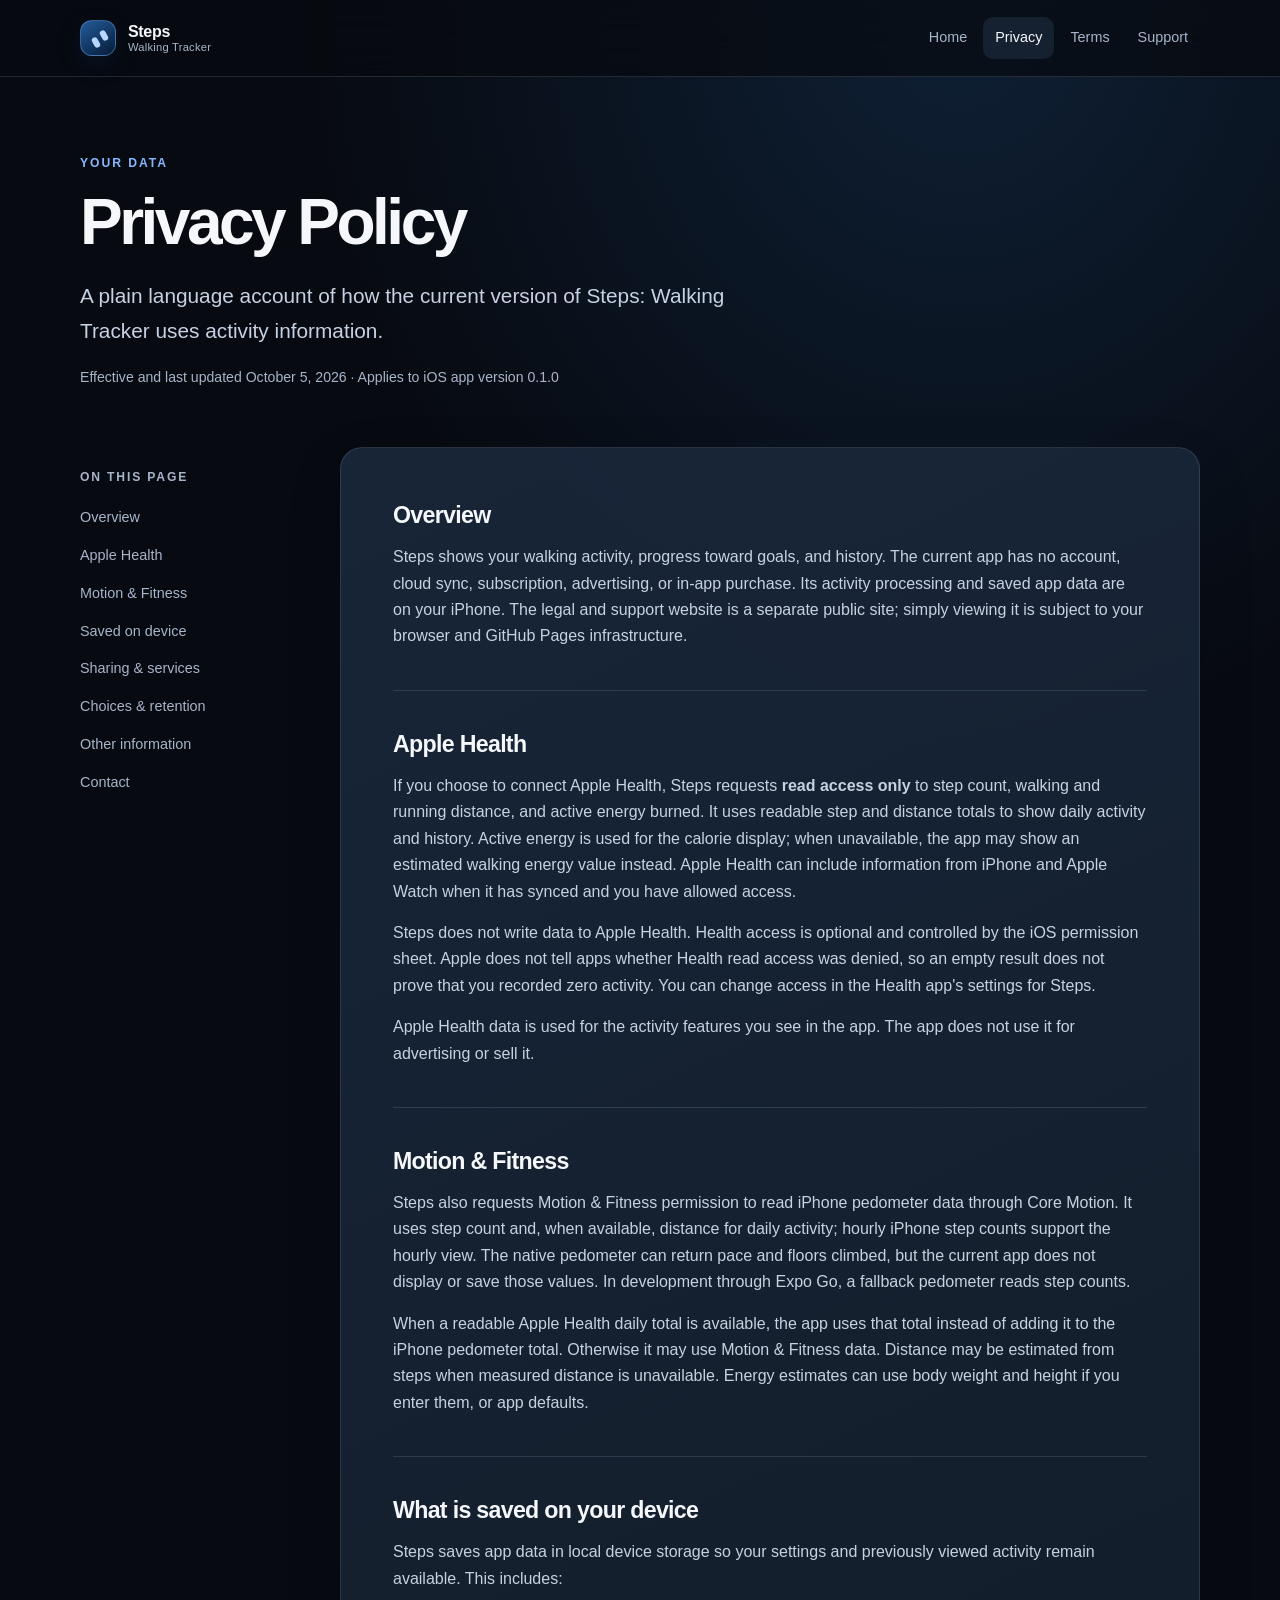
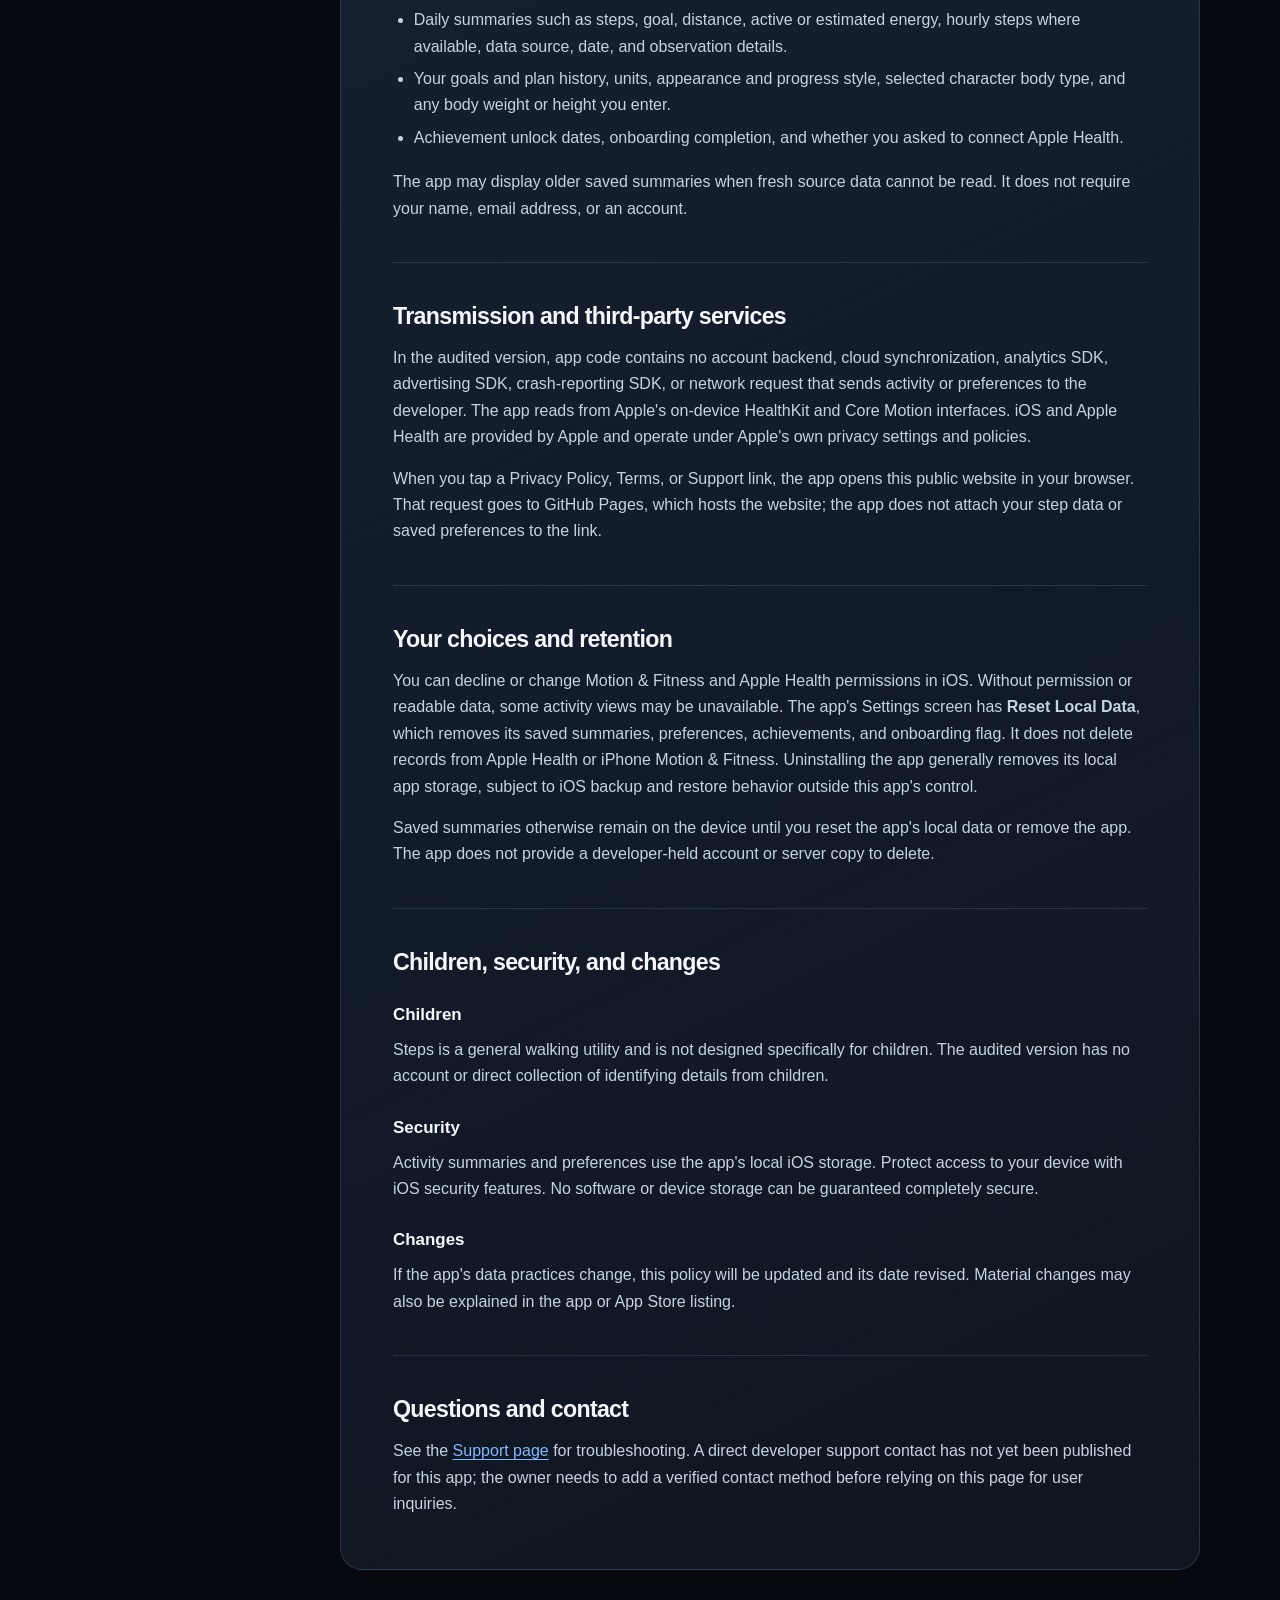
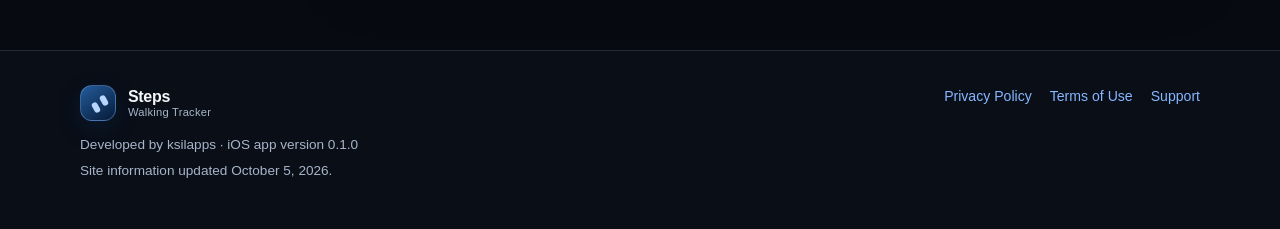
==== privacy-policy.html @ d7ad8ef1 "Add initial HTML, CSS, and support files for Steps: Walking Tracker" ====
<!doctype html>
<html lang="en"><head>
<meta charset="utf-8"><meta name="viewport" content="width=device-width, initial-scale=1"><meta name="theme-color" content="#070a10"><meta name="description" content="Privacy Policy for Steps: Walking Tracker. Learn how the iOS app reads Apple Health and Motion data and stores activity summaries on your device.">
<meta property="og:type" content="article"><meta property="og:title" content="Privacy Policy — Steps: Walking Tracker"><meta property="og:description" content="How Steps uses Apple Health, Motion & Fitness, and local storage."><meta property="og:url" content="https://ksilapps.github.io/stepstracker-legal/privacy-policy.html">
<title>Privacy Policy — Steps: Walking Tracker</title><link rel="canonical" href="https://ksilapps.github.io/stepstracker-legal/privacy-policy.html"><link rel="stylesheet" href="styles.css">
</head><body><a class="skip" href="#main">Skip to content</a><header class="site-header"><div class="wrap header-inner"><a class="brand" href="index.html" aria-label="Steps: Walking Tracker home"><span class="brand-mark" aria-hidden="true"></span><span>Steps<small>Walking Tracker</small></span></a><nav class="nav" aria-label="Main navigation"><a href="index.html">Home</a><a href="privacy-policy.html" aria-current="page">Privacy</a><a href="terms-of-use.html">Terms</a><a href="support.html">Support</a></nav></div></header>
<main id="main"><div class="wrap page-heading"><p class="eyebrow">Your data</p><h1>Privacy Policy</h1><p class="lead">A plain language account of how the current version of Steps: Walking Tracker uses activity information.</p><p class="meta">Effective and last updated October 5, 2026 · Applies to iOS app version 0.1.0</p></div><div class="wrap content-layout"><nav class="toc" aria-label="On this page"><h2>On this page</h2><a href="#overview">Overview</a><a href="#health">Apple Health</a><a href="#motion">Motion &amp; Fitness</a><a href="#storage">Saved on device</a><a href="#sharing">Sharing &amp; services</a><a href="#choices">Choices &amp; retention</a><a href="#other">Other information</a><a href="#contact">Contact</a></nav><article class="article">
<section id="overview"><h2>Overview</h2><p>Steps shows your walking activity, progress toward goals, and history. The current app has no account, cloud sync, subscription, advertising, or in-app purchase. Its activity processing and saved app data are on your iPhone. The legal and support website is a separate public site; simply viewing it is subject to your browser and GitHub Pages infrastructure.</p></section>
<section id="health"><h2>Apple Health</h2><p>If you choose to connect Apple Health, Steps requests <strong>read access only</strong> to step count, walking and running distance, and active energy burned. It uses readable step and distance totals to show daily activity and history. Active energy is used for the calorie display; when unavailable, the app may show an estimated walking energy value instead. Apple Health can include information from iPhone and Apple Watch when it has synced and you have allowed access.</p><p>Steps does not write data to Apple Health. Health access is optional and controlled by the iOS permission sheet. Apple does not tell apps whether Health read access was denied, so an empty result does not prove that you recorded zero activity. You can change access in the Health app's settings for Steps.</p><p>Apple Health data is used for the activity features you see in the app. The app does not use it for advertising or sell it.</p></section>
<section id="motion"><h2>Motion &amp; Fitness</h2><p>Steps also requests Motion &amp; Fitness permission to read iPhone pedometer data through Core Motion. It uses step count and, when available, distance for daily activity; hourly iPhone step counts support the hourly view. The native pedometer can return pace and floors climbed, but the current app does not display or save those values. In development through Expo Go, a fallback pedometer reads step counts.</p><p>When a readable Apple Health daily total is available, the app uses that total instead of adding it to the iPhone pedometer total. Otherwise it may use Motion &amp; Fitness data. Distance may be estimated from steps when measured distance is unavailable. Energy estimates can use body weight and height if you enter them, or app defaults.</p></section>
<section id="storage"><h2>What is saved on your device</h2><p>Steps saves app data in local device storage so your settings and previously viewed activity remain available. This includes:</p><ul><li>Daily summaries such as steps, goal, distance, active or estimated energy, hourly steps where available, data source, date, and observation details.</li><li>Your goals and plan history, units, appearance and progress style, selected character body type, and any body weight or height you enter.</li><li>Achievement unlock dates, onboarding completion, and whether you asked to connect Apple Health.</li></ul><p>The app may display older saved summaries when fresh source data cannot be read. It does not require your name, email address, or an account.</p></section>
<section id="sharing"><h2>Transmission and third-party services</h2><p>In the audited version, app code contains no account backend, cloud synchronization, analytics SDK, advertising SDK, crash-reporting SDK, or network request that sends activity or preferences to the developer. The app reads from Apple's on-device HealthKit and Core Motion interfaces. iOS and Apple Health are provided by Apple and operate under Apple's own privacy settings and policies.</p><p>When you tap a Privacy Policy, Terms, or Support link, the app opens this public website in your browser. That request goes to GitHub Pages, which hosts the website; the app does not attach your step data or saved preferences to the link.</p></section>
<section id="choices"><h2>Your choices and retention</h2><p>You can decline or change Motion &amp; Fitness and Apple Health permissions in iOS. Without permission or readable data, some activity views may be unavailable. The app's Settings screen has <strong>Reset Local Data</strong>, which removes its saved summaries, preferences, achievements, and onboarding flag. It does not delete records from Apple Health or iPhone Motion &amp; Fitness. Uninstalling the app generally removes its local app storage, subject to iOS backup and restore behavior outside this app's control.</p><p>Saved summaries otherwise remain on the device until you reset the app's local data or remove the app. The app does not provide a developer-held account or server copy to delete.</p></section>
<section id="other"><h2>Children, security, and changes</h2><h3>Children</h3><p>Steps is a general walking utility and is not designed specifically for children. The audited version has no account or direct collection of identifying details from children.</p><h3>Security</h3><p>Activity summaries and preferences use the app's local iOS storage. Protect access to your device with iOS security features. No software or device storage can be guaranteed completely secure.</p><h3>Changes</h3><p>If the app's data practices change, this policy will be updated and its date revised. Material changes may also be explained in the app or App Store listing.</p></section>
<section id="contact"><h2>Questions and contact</h2><p>See the <a href="support.html">Support page</a> for troubleshooting. A direct developer support contact has not yet been published for this app; the owner needs to add a verified contact method before relying on this page for user inquiries.</p></section>
</article></div></main><footer class="site-footer"><div class="wrap footer-inner"><div><a class="brand" href="index.html"><span class="brand-mark" aria-hidden="true"></span><span>Steps<small>Walking Tracker</small></span></a><p>Developed by ksilapps · iOS app version 0.1.0</p><p>Site information updated October 5, 2026.</p></div><nav class="footer-links" aria-label="Footer navigation"><a href="privacy-policy.html">Privacy Policy</a><a href="terms-of-use.html">Terms of Use</a><a href="support.html">Support</a></nav></div></footer></body></html>
---- styles.css ----
:root{color-scheme:dark;--bg:#070a10;--surface:#101722;--raised:#172130;--line:rgba(176,195,224,.16);--text:#f5f7fa;--muted:#a7b5ca;--blue:#86b7ff;--blue-deep:#4b88e6;--max:1120px;font-family:Inter,-apple-system,BlinkMacSystemFont,"Segoe UI",sans-serif;font-synthesis:none}
*{box-sizing:border-box}html{scroll-behavior:smooth}body{margin:0;background:radial-gradient(ellipse 75% 32% at 75% 0%,rgba(35,91,154,.27),transparent 70%),var(--bg);color:var(--text);line-height:1.65}a{color:var(--blue);text-underline-offset:3px}a:hover{color:#c9dfff}a:focus-visible{outline:2px solid var(--blue);outline-offset:4px;border-radius:4px}.skip{position:absolute;top:-80px;left:16px;z-index:10;padding:10px 14px;background:var(--raised)}.skip:focus{top:12px}.wrap{width:min(var(--max),calc(100% - 40px));margin-inline:auto}.site-header{border-bottom:1px solid var(--line);background:rgba(7,10,16,.72);backdrop-filter:blur(18px);-webkit-backdrop-filter:blur(18px)}.header-inner{min-height:76px;display:flex;align-items:center;justify-content:space-between;gap:20px}.brand{display:inline-flex;align-items:center;gap:12px;color:var(--text);text-decoration:none;font-weight:700;letter-spacing:-.02em;line-height:1.1}.brand:hover{color:var(--text)}.brand-mark{width:36px;height:36px;border:1px solid rgba(134,183,255,.38);border-radius:12px;background:linear-gradient(145deg,#235b9a,#061b38);position:relative;box-shadow:0 8px 24px rgba(15,72,142,.18)}.brand-mark:before,.brand-mark:after{content:"";position:absolute;background:#b8d6ff;border-radius:8px;transform:rotate(-28deg)}.brand-mark:before{width:6px;height:11px;left:12px;top:16px}.brand-mark:after{width:6px;height:11px;left:20px;top:9px}.brand small{display:block;color:var(--muted);font-size:.7rem;font-weight:500;letter-spacing:.02em}.nav{display:flex;flex-wrap:wrap;align-items:center;gap:4px}.nav a{padding:9px 12px;border-radius:10px;color:var(--muted);font-size:.9rem;text-decoration:none}.nav a:hover,.nav a[aria-current="page"]{background:rgba(134,183,255,.1);color:var(--text)}.eyebrow{margin:0 0 16px;color:var(--blue);font-size:.76rem;font-weight:700;letter-spacing:.16em;text-transform:uppercase}.hero{position:relative;padding:90px 0 80px;overflow:hidden}.hero-grid{display:grid;grid-template-columns:minmax(0,1.1fr) minmax(260px,.9fr);align-items:center;gap:54px}.hero h1,.page-heading h1{font-size:clamp(2.5rem,6vw,5rem);letter-spacing:-.055em;line-height:1.05;margin:0 0 23px;max-width:12ch}.hero .lead,.page-heading .lead{font-size:clamp(1.05rem,2vw,1.3rem);color:#c6d2e3;max-width:58ch;margin:0}.hero .actions{display:flex;flex-wrap:wrap;gap:12px;margin-top:34px}.button{display:inline-flex;align-items:center;justify-content:center;min-height:46px;padding:11px 18px;border:1px solid rgba(134,183,255,.4);border-radius:12px;background:linear-gradient(135deg,#306eb6,#194976);color:#fff;font-weight:600;text-decoration:none;box-shadow:0 12px 28px rgba(7,37,77,.2)}.button:hover{color:#fff;background:linear-gradient(135deg,#397ac7,#205888)}.button.secondary{background:rgba(134,183,255,.07);color:var(--blue);box-shadow:none}.hero-visual{aspect-ratio:1;max-width:410px;width:100%;justify-self:center;border-radius:50%;display:grid;place-items:center;background:radial-gradient(circle,rgba(29,77,132,.52) 0 20%,rgba(12,38,73,.35) 50%,transparent 70%);position:relative}.hero-visual:before,.hero-visual:after{content:"";position:absolute;border-radius:50%;border:1px solid rgba(134,183,255,.13)}.hero-visual:before{inset:8%}.hero-visual:after{inset:20%;border-color:rgba(134,183,255,.26)}.hero-visual .orb{width:50%;aspect-ratio:1;border-radius:50%;display:grid;place-items:center;background:linear-gradient(155deg,#225a98,#0a2445 70%);border:1px solid rgba(155,195,250,.3);box-shadow:0 28px 80px rgba(7,43,95,.35);color:#d8e9ff;font-size:clamp(3rem,8vw,5.5rem);font-weight:700;letter-spacing:-.08em;z-index:1}.hero-visual .orb span{font-size:.19em;letter-spacing:.12em;text-transform:uppercase;font-weight:600;display:block;text-align:center;margin-top:-2.8em}.section{padding:56px 0}.section-heading{max-width:650px;margin-bottom:30px}.section-heading h2{font-size:clamp(1.7rem,3.5vw,2.5rem);letter-spacing:-.04em;line-height:1.2;margin:0 0 12px}.section-heading p{color:var(--muted);margin:0}.card-grid{display:grid;grid-template-columns:repeat(3,1fr);gap:18px}.card,.panel,.article{background:linear-gradient(155deg,rgba(27,42,62,.86),rgba(16,23,34,.95));border:1px solid var(--line);border-radius:22px;box-shadow:0 20px 55px rgba(0,0,0,.13)}.card{display:flex;flex-direction:column;min-height:220px;padding:26px;text-decoration:none;color:var(--text);transition:transform .2s,border-color .2s,background .2s}.card:hover{transform:translateY(-3px);border-color:rgba(134,183,255,.5);color:var(--text)}.card .number{color:var(--blue);font-size:.76rem;font-weight:700;letter-spacing:.16em}.card h3{font-size:1.35rem;letter-spacing:-.025em;margin:23px 0 7px}.card p{color:var(--muted);font-size:.95rem;margin:0}.card .arrow{margin-top:auto;align-self:flex-end;font-size:1.5rem;color:var(--blue)}.trust-strip{display:grid;grid-template-columns:repeat(3,1fr);gap:1px;background:var(--line);border:1px solid var(--line);border-radius:20px;overflow:hidden;margin-top:25px}.trust-strip div{background:#0e1724;padding:24px}.trust-strip strong{display:block;font-size:1.05rem;margin-bottom:4px}.trust-strip span{color:var(--muted);font-size:.92rem}.page-heading{padding:76px 0 44px}.page-heading h1{max-width:none;font-size:clamp(2.5rem,5vw,4.25rem)}.meta{color:var(--muted);font-size:.88rem;margin-top:18px}.content-layout{display:grid;grid-template-columns:220px minmax(0,1fr);align-items:start;gap:40px;padding-bottom:80px}.toc{position:sticky;top:28px;padding:20px 0}.toc h2{font-size:.76rem;letter-spacing:.15em;text-transform:uppercase;color:var(--muted);margin:0 0 12px}.toc a{display:block;padding:7px 0;color:var(--muted);font-size:.9rem;text-decoration:none}.toc a:hover{color:var(--blue)}.article{padding:clamp(24px,5vw,52px)}.article section+section{margin-top:40px;padding-top:38px;border-top:1px solid var(--line)}.article h2{font-size:1.45rem;letter-spacing:-.03em;line-height:1.3;margin:0 0 14px;scroll-margin-top:25px}.article h3{font-size:1.06rem;margin:24px 0 8px}.article p,.article li{color:#c7d2e1}.article p{margin:0 0 15px}.article p:last-child{margin-bottom:0}.article ul{margin:10px 0 18px;padding-left:1.3rem}.article li+li{margin-top:6px}.callout{border-left:3px solid var(--blue-deep);background:rgba(75,136,230,.08);padding:17px 20px;border-radius:0 12px 12px 0}.faq-grid{display:grid;grid-template-columns:repeat(2,1fr);gap:18px;padding-bottom:70px}.faq{padding:28px}.faq h2{font-size:1.15rem;letter-spacing:-.02em;margin:0 0 10px}.faq p{color:#c7d2e1;margin:0}.support-note{padding:28px;margin-bottom:70px}.support-note h2{margin:0 0 10px;font-size:1.4rem}.support-note p{color:var(--muted);margin:0 0 12px}.site-footer{border-top:1px solid var(--line);padding:34px 0 42px;background:#090e17}.footer-inner{display:flex;justify-content:space-between;gap:30px;flex-wrap:wrap}.footer-inner p{color:var(--muted);font-size:.85rem;margin:4px 0}.footer-links{display:flex;gap:18px;flex-wrap:wrap}.footer-links a{font-size:.88rem;text-decoration:none}.fine{font-size:.84rem;color:var(--muted)}@media(max-width:800px){.hero-grid{grid-template-columns:1fr}.hero-visual{max-width:280px;grid-row:1;opacity:.85}.hero{padding:58px 0}.content-layout{display:block}.toc{position:static;padding:0 0 22px}.toc a{display:inline-block;margin-right:16px}.card-grid{grid-template-columns:1fr}.card{min-height:175px}.trust-strip{grid-template-columns:1fr}.faq-grid{grid-template-columns:1fr}}@media(max-width:620px){.wrap{width:min(var(--max),calc(100% - 32px))}.header-inner{align-items:flex-start;flex-direction:column;padding:15px 0 12px;gap:10px}.nav{width:100%;margin-left:-8px}.nav a{padding:8px;font-size:.84rem}.hero-visual{max-width:210px}.hero{padding:42px 0 55px}.section{padding:40px 0}.page-heading{padding:46px 0 32px}.article{border-radius:16px}.faq{padding:22px}}@media(prefers-reduced-motion:reduce){html{scroll-behavior:auto}.card{transition:none}.card:hover{transform:none}}
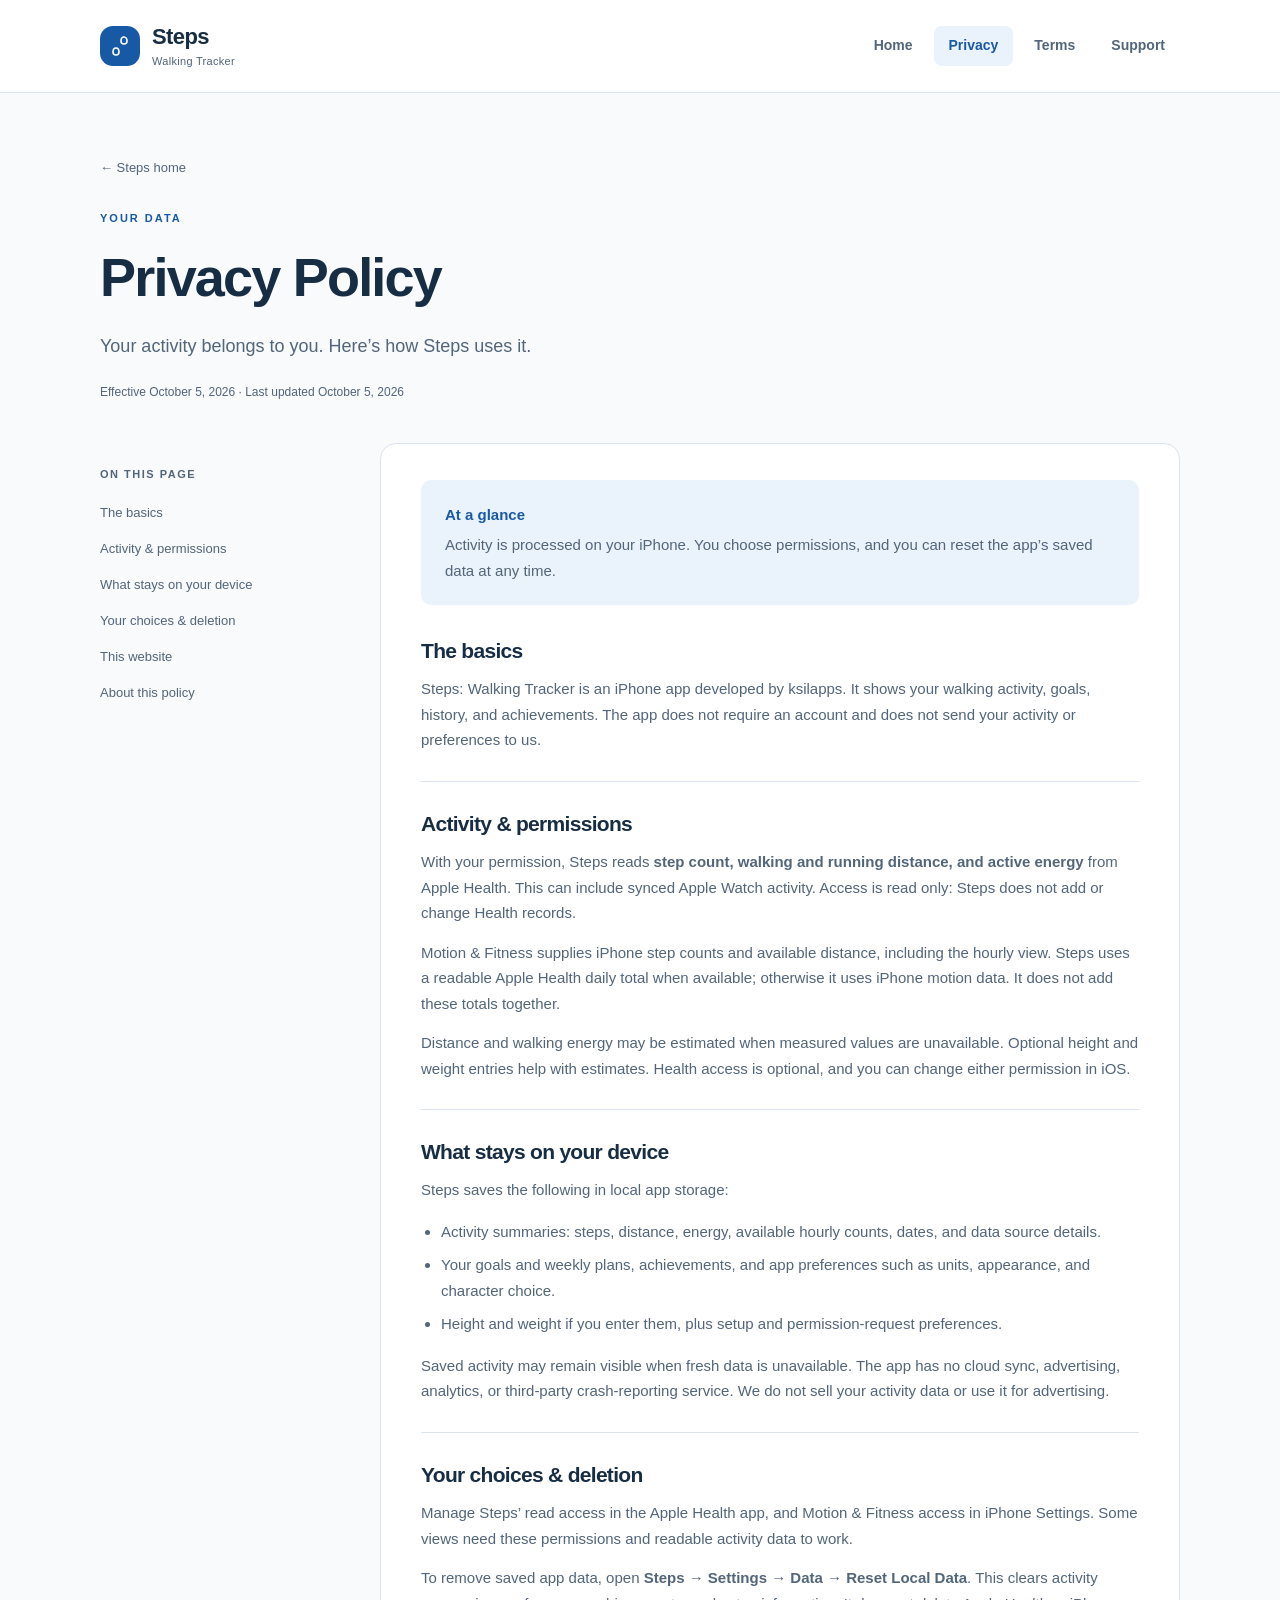
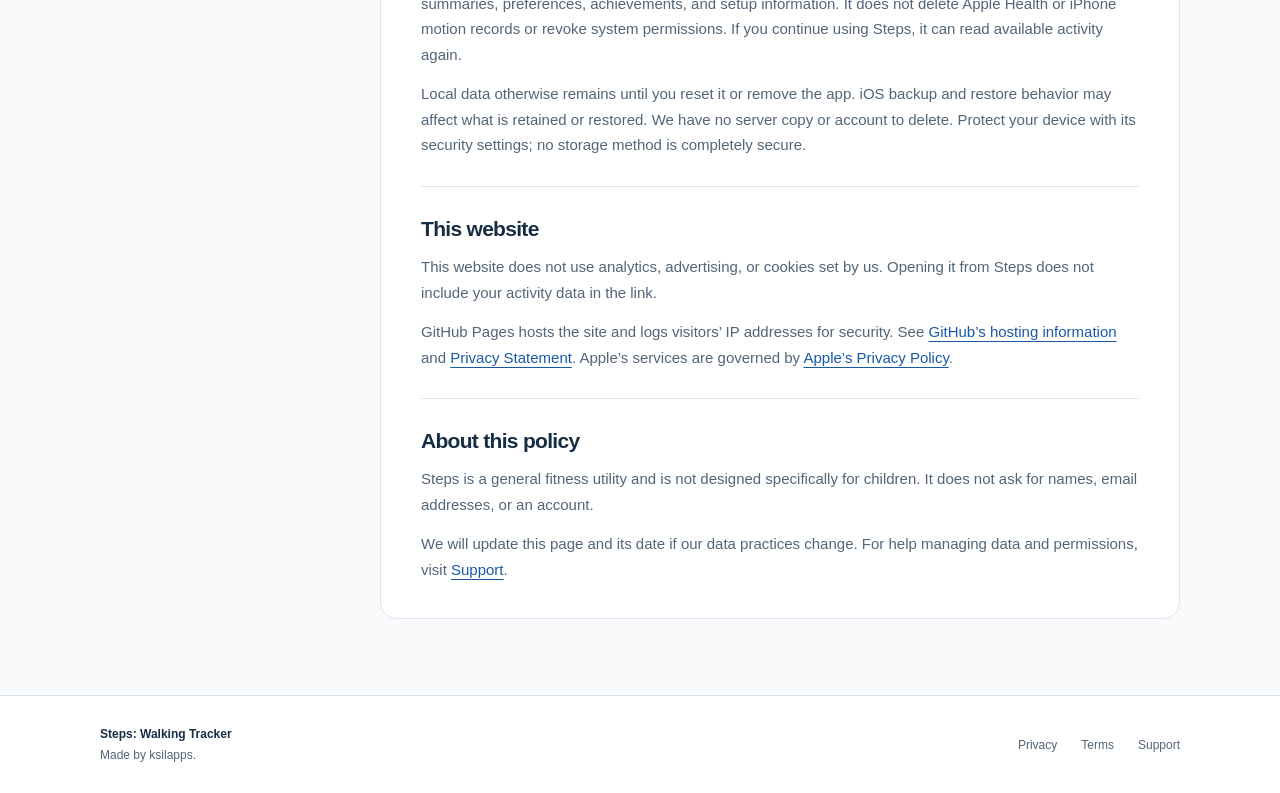
==== commit 667424a6: "Refactor styles and update HTML structure for support and terms of use pages - Updated styles.css to" ====
--- a/privacy-policy.html
+++ b/privacy-policy.html
@@ -1,16 +1,56 @@
 <!doctype html>
-<html lang="en"><head>
-<meta charset="utf-8"><meta name="viewport" content="width=device-width, initial-scale=1"><meta name="theme-color" content="#070a10"><meta name="description" content="Privacy Policy for Steps: Walking Tracker. Learn how the iOS app reads Apple Health and Motion data and stores activity summaries on your device.">
-<meta property="og:type" content="article"><meta property="og:title" content="Privacy Policy — Steps: Walking Tracker"><meta property="og:description" content="How Steps uses Apple Health, Motion & Fitness, and local storage."><meta property="og:url" content="https://ksilapps.github.io/stepstracker-legal/privacy-policy.html">
-<title>Privacy Policy — Steps: Walking Tracker</title><link rel="canonical" href="https://ksilapps.github.io/stepstracker-legal/privacy-policy.html"><link rel="stylesheet" href="styles.css">
-</head><body><a class="skip" href="#main">Skip to content</a><header class="site-header"><div class="wrap header-inner"><a class="brand" href="index.html" aria-label="Steps: Walking Tracker home"><span class="brand-mark" aria-hidden="true"></span><span>Steps<small>Walking Tracker</small></span></a><nav class="nav" aria-label="Main navigation"><a href="index.html">Home</a><a href="privacy-policy.html" aria-current="page">Privacy</a><a href="terms-of-use.html">Terms</a><a href="support.html">Support</a></nav></div></header>
-<main id="main"><div class="wrap page-heading"><p class="eyebrow">Your data</p><h1>Privacy Policy</h1><p class="lead">A plain language account of how the current version of Steps: Walking Tracker uses activity information.</p><p class="meta">Effective and last updated October 5, 2026 · Applies to iOS app version 0.1.0</p></div><div class="wrap content-layout"><nav class="toc" aria-label="On this page"><h2>On this page</h2><a href="#overview">Overview</a><a href="#health">Apple Health</a><a href="#motion">Motion &amp; Fitness</a><a href="#storage">Saved on device</a><a href="#sharing">Sharing &amp; services</a><a href="#choices">Choices &amp; retention</a><a href="#other">Other information</a><a href="#contact">Contact</a></nav><article class="article">
-<section id="overview"><h2>Overview</h2><p>Steps shows your walking activity, progress toward goals, and history. The current app has no account, cloud sync, subscription, advertising, or in-app purchase. Its activity processing and saved app data are on your iPhone. The legal and support website is a separate public site; simply viewing it is subject to your browser and GitHub Pages infrastructure.</p></section>
-<section id="health"><h2>Apple Health</h2><p>If you choose to connect Apple Health, Steps requests <strong>read access only</strong> to step count, walking and running distance, and active energy burned. It uses readable step and distance totals to show daily activity and history. Active energy is used for the calorie display; when unavailable, the app may show an estimated walking energy value instead. Apple Health can include information from iPhone and Apple Watch when it has synced and you have allowed access.</p><p>Steps does not write data to Apple Health. Health access is optional and controlled by the iOS permission sheet. Apple does not tell apps whether Health read access was denied, so an empty result does not prove that you recorded zero activity. You can change access in the Health app's settings for Steps.</p><p>Apple Health data is used for the activity features you see in the app. The app does not use it for advertising or sell it.</p></section>
-<section id="motion"><h2>Motion &amp; Fitness</h2><p>Steps also requests Motion &amp; Fitness permission to read iPhone pedometer data through Core Motion. It uses step count and, when available, distance for daily activity; hourly iPhone step counts support the hourly view. The native pedometer can return pace and floors climbed, but the current app does not display or save those values. In development through Expo Go, a fallback pedometer reads step counts.</p><p>When a readable Apple Health daily total is available, the app uses that total instead of adding it to the iPhone pedometer total. Otherwise it may use Motion &amp; Fitness data. Distance may be estimated from steps when measured distance is unavailable. Energy estimates can use body weight and height if you enter them, or app defaults.</p></section>
-<section id="storage"><h2>What is saved on your device</h2><p>Steps saves app data in local device storage so your settings and previously viewed activity remain available. This includes:</p><ul><li>Daily summaries such as steps, goal, distance, active or estimated energy, hourly steps where available, data source, date, and observation details.</li><li>Your goals and plan history, units, appearance and progress style, selected character body type, and any body weight or height you enter.</li><li>Achievement unlock dates, onboarding completion, and whether you asked to connect Apple Health.</li></ul><p>The app may display older saved summaries when fresh source data cannot be read. It does not require your name, email address, or an account.</p></section>
-<section id="sharing"><h2>Transmission and third-party services</h2><p>In the audited version, app code contains no account backend, cloud synchronization, analytics SDK, advertising SDK, crash-reporting SDK, or network request that sends activity or preferences to the developer. The app reads from Apple's on-device HealthKit and Core Motion interfaces. iOS and Apple Health are provided by Apple and operate under Apple's own privacy settings and policies.</p><p>When you tap a Privacy Policy, Terms, or Support link, the app opens this public website in your browser. That request goes to GitHub Pages, which hosts the website; the app does not attach your step data or saved preferences to the link.</p></section>
-<section id="choices"><h2>Your choices and retention</h2><p>You can decline or change Motion &amp; Fitness and Apple Health permissions in iOS. Without permission or readable data, some activity views may be unavailable. The app's Settings screen has <strong>Reset Local Data</strong>, which removes its saved summaries, preferences, achievements, and onboarding flag. It does not delete records from Apple Health or iPhone Motion &amp; Fitness. Uninstalling the app generally removes its local app storage, subject to iOS backup and restore behavior outside this app's control.</p><p>Saved summaries otherwise remain on the device until you reset the app's local data or remove the app. The app does not provide a developer-held account or server copy to delete.</p></section>
-<section id="other"><h2>Children, security, and changes</h2><h3>Children</h3><p>Steps is a general walking utility and is not designed specifically for children. The audited version has no account or direct collection of identifying details from children.</p><h3>Security</h3><p>Activity summaries and preferences use the app's local iOS storage. Protect access to your device with iOS security features. No software or device storage can be guaranteed completely secure.</p><h3>Changes</h3><p>If the app's data practices change, this policy will be updated and its date revised. Material changes may also be explained in the app or App Store listing.</p></section>
-<section id="contact"><h2>Questions and contact</h2><p>See the <a href="support.html">Support page</a> for troubleshooting. A direct developer support contact has not yet been published for this app; the owner needs to add a verified contact method before relying on this page for user inquiries.</p></section>
-</article></div></main><footer class="site-footer"><div class="wrap footer-inner"><div><a class="brand" href="index.html"><span class="brand-mark" aria-hidden="true"></span><span>Steps<small>Walking Tracker</small></span></a><p>Developed by ksilapps · iOS app version 0.1.0</p><p>Site information updated October 5, 2026.</p></div><nav class="footer-links" aria-label="Footer navigation"><a href="privacy-policy.html">Privacy Policy</a><a href="terms-of-use.html">Terms of Use</a><a href="support.html">Support</a></nav></div></footer></body></html>
+<html lang="en">
+<head>
+  <meta charset="utf-8">
+  <meta name="viewport" content="width=device-width, initial-scale=1">
+  <meta name="theme-color" content="#f8fafc">
+  <meta name="description" content="What Steps reads, what it saves on your iPhone, and how to manage your data.">
+  <meta property="og:type" content="website">
+  <meta property="og:title" content="Privacy Policy — Steps: Walking Tracker">
+  <meta property="og:description" content="What Steps reads, what it saves on your iPhone, and how to manage your data.">
+  <meta property="og:url" content="https://ksilapps.github.io/stepstracker-legal/privacy-policy.html">
+  <title>Privacy Policy — Steps: Walking Tracker</title>
+  <link rel="canonical" href="https://ksilapps.github.io/stepstracker-legal/privacy-policy.html">
+  <link rel="stylesheet" href="styles.css">
+</head>
+<body>
+  <a class="skip" href="#main">Skip to content</a>
+  <header class="site-header">
+    <div class="wrap header-inner">
+      <a class="brand" href="index.html" aria-label="Steps: Walking Tracker home"><span class="brand-mark"><svg viewBox="0 0 24 24" fill="none" stroke="currentColor" stroke-width="1.6" stroke-linecap="round" stroke-linejoin="round" aria-hidden="true"><path d="M8 14c-2 0-3 2-3 4s1 3 3 3 3-1 3-3-1-4-3-4Zm8-11c-2 0-3 2-3 4s1 3 3 3 3-1 3-3-1-4-3-4Z"/></svg></span><span>Steps<small>Walking Tracker</small></span></a>
+      <nav class="nav" aria-label="Main navigation">
+        <a href="index.html">Home</a>
+        <a href="privacy-policy.html" aria-current="page">Privacy</a>
+        <a href="terms-of-use.html">Terms</a>
+        <a href="support.html">Support</a>
+      </nav>
+    </div>
+  </header>
+  <main id="main" class="wrap">
+    <div class="page-heading">
+      <a class="breadcrumb" href="index.html">← Steps home</a>
+      <p class="eyebrow">Your data</p>
+      <h1>Privacy Policy</h1>
+      <p class="lead">Your activity belongs to you. Here’s how Steps uses it.</p>
+      <p class="meta">Effective October 5, 2026 · Last updated October 5, 2026</p>
+    </div>    <div class="document">
+      <nav class="toc" aria-label="On this page"><h2>On this page</h2><a href="#overview">The basics</a><a href="#health">Activity & permissions</a><a href="#storage">What stays on your device</a><a href="#control">Your choices & deletion</a><a href="#website">This website</a><a href="#about">About this policy</a></nav>
+      <article class="article">
+        <div class="summary-box"><p><strong>At a glance</strong>Activity is processed on your iPhone. You choose permissions, and you can reset the app’s saved data at any time.</p></div>
+        <section id="overview"><h2>The basics</h2><p>Steps: Walking Tracker is an iPhone app developed by ksilapps. It shows your walking activity, goals, history, and achievements. The app does not require an account and does not send your activity or preferences to us.</p></section>
+        <section id="health"><h2>Activity & permissions</h2><p>With your permission, Steps reads <strong>step count, walking and running distance, and active energy</strong> from Apple Health. This can include synced Apple Watch activity. Access is read only: Steps does not add or change Health records.</p><p>Motion &amp; Fitness supplies iPhone step counts and available distance, including the hourly view. Steps uses a readable Apple Health daily total when available; otherwise it uses iPhone motion data. It does not add these totals together.</p><p>Distance and walking energy may be estimated when measured values are unavailable. Optional height and weight entries help with estimates. Health access is optional, and you can change either permission in iOS.</p></section>
+        <section id="storage"><h2>What stays on your device</h2><p>Steps saves the following in local app storage:</p><ul><li>Activity summaries: steps, distance, energy, available hourly counts, dates, and data source details.</li><li>Your goals and weekly plans, achievements, and app preferences such as units, appearance, and character choice.</li><li>Height and weight if you enter them, plus setup and permission-request preferences.</li></ul><p>Saved activity may remain visible when fresh data is unavailable. The app has no cloud sync, advertising, analytics, or third-party crash-reporting service. We do not sell your activity data or use it for advertising.</p></section>
+        <section id="control"><h2>Your choices & deletion</h2><p>Manage Steps’ read access in the Apple Health app, and Motion &amp; Fitness access in iPhone Settings. Some views need these permissions and readable activity data to work.</p><p>To remove saved app data, open <strong>Steps → Settings → Data → Reset Local Data</strong>. This clears activity summaries, preferences, achievements, and setup information. It does not delete Apple Health or iPhone motion records or revoke system permissions. If you continue using Steps, it can read available activity again.</p><p>Local data otherwise remains until you reset it or remove the app. iOS backup and restore behavior may affect what is retained or restored. We have no server copy or account to delete. Protect your device with its security settings; no storage method is completely secure.</p></section>
+        <section id="website"><h2>This website</h2><p>This website does not use analytics, advertising, or cookies set by us. Opening it from Steps does not include your activity data in the link.</p><p>GitHub Pages hosts the site and logs visitors’ IP addresses for security. See <a href="https://docs.github.com/en/pages/getting-started-with-github-pages/what-is-github-pages#data-collection">GitHub’s hosting information</a> and <a href="https://docs.github.com/en/site-policy/privacy-policies/github-general-privacy-statement">Privacy Statement</a>. Apple’s services are governed by <a href="https://www.apple.com/legal/privacy/">Apple’s Privacy Policy</a>.</p></section>
+        <section id="about"><h2>About this policy</h2><p>Steps is a general fitness utility and is not designed specifically for children. It does not ask for names, email addresses, or an account.</p><p>We will update this page and its date if our data practices change. For help managing data and permissions, visit <a href="support.html">Support</a>.</p></section>
+      </article>
+    </div>
+  </main>
+  <footer class="site-footer">
+    <div class="wrap footer-inner">
+      <p><strong>Steps: Walking Tracker</strong><br>Made by ksilapps.</p>
+      <nav class="footer-links" aria-label="Footer navigation"><a href="privacy-policy.html">Privacy</a><a href="terms-of-use.html">Terms</a><a href="support.html">Support</a></nav>
+    </div>
+  </footer>
+</body>
+</html>
--- a/styles.css
+++ b/styles.css
@@ -1,2 +1,666 @@
-:root{color-scheme:dark;--bg:#070a10;--surface:#101722;--raised:#172130;--line:rgba(176,195,224,.16);--text:#f5f7fa;--muted:#a7b5ca;--blue:#86b7ff;--blue-deep:#4b88e6;--max:1120px;font-family:Inter,-apple-system,BlinkMacSystemFont,"Segoe UI",sans-serif;font-synthesis:none}
-*{box-sizing:border-box}html{scroll-behavior:smooth}body{margin:0;background:radial-gradient(ellipse 75% 32% at 75% 0%,rgba(35,91,154,.27),transparent 70%),var(--bg);color:var(--text);line-height:1.65}a{color:var(--blue);text-underline-offset:3px}a:hover{color:#c9dfff}a:focus-visible{outline:2px solid var(--blue);outline-offset:4px;border-radius:4px}.skip{position:absolute;top:-80px;left:16px;z-index:10;padding:10px 14px;background:var(--raised)}.skip:focus{top:12px}.wrap{width:min(var(--max),calc(100% - 40px));margin-inline:auto}.site-header{border-bottom:1px solid var(--line);background:rgba(7,10,16,.72);backdrop-filter:blur(18px);-webkit-backdrop-filter:blur(18px)}.header-inner{min-height:76px;display:flex;align-items:center;justify-content:space-between;gap:20px}.brand{display:inline-flex;align-items:center;gap:12px;color:var(--text);text-decoration:none;font-weight:700;letter-spacing:-.02em;line-height:1.1}.brand:hover{color:var(--text)}.brand-mark{width:36px;height:36px;border:1px solid rgba(134,183,255,.38);border-radius:12px;background:linear-gradient(145deg,#235b9a,#061b38);position:relative;box-shadow:0 8px 24px rgba(15,72,142,.18)}.brand-mark:before,.brand-mark:after{content:"";position:absolute;background:#b8d6ff;border-radius:8px;transform:rotate(-28deg)}.brand-mark:before{width:6px;height:11px;left:12px;top:16px}.brand-mark:after{width:6px;height:11px;left:20px;top:9px}.brand small{display:block;color:var(--muted);font-size:.7rem;font-weight:500;letter-spacing:.02em}.nav{display:flex;flex-wrap:wrap;align-items:center;gap:4px}.nav a{padding:9px 12px;border-radius:10px;color:var(--muted);font-size:.9rem;text-decoration:none}.nav a:hover,.nav a[aria-current="page"]{background:rgba(134,183,255,.1);color:var(--text)}.eyebrow{margin:0 0 16px;color:var(--blue);font-size:.76rem;font-weight:700;letter-spacing:.16em;text-transform:uppercase}.hero{position:relative;padding:90px 0 80px;overflow:hidden}.hero-grid{display:grid;grid-template-columns:minmax(0,1.1fr) minmax(260px,.9fr);align-items:center;gap:54px}.hero h1,.page-heading h1{font-size:clamp(2.5rem,6vw,5rem);letter-spacing:-.055em;line-height:1.05;margin:0 0 23px;max-width:12ch}.hero .lead,.page-heading .lead{font-size:clamp(1.05rem,2vw,1.3rem);color:#c6d2e3;max-width:58ch;margin:0}.hero .actions{display:flex;flex-wrap:wrap;gap:12px;margin-top:34px}.button{display:inline-flex;align-items:center;justify-content:center;min-height:46px;padding:11px 18px;border:1px solid rgba(134,183,255,.4);border-radius:12px;background:linear-gradient(135deg,#306eb6,#194976);color:#fff;font-weight:600;text-decoration:none;box-shadow:0 12px 28px rgba(7,37,77,.2)}.button:hover{color:#fff;background:linear-gradient(135deg,#397ac7,#205888)}.button.secondary{background:rgba(134,183,255,.07);color:var(--blue);box-shadow:none}.hero-visual{aspect-ratio:1;max-width:410px;width:100%;justify-self:center;border-radius:50%;display:grid;place-items:center;background:radial-gradient(circle,rgba(29,77,132,.52) 0 20%,rgba(12,38,73,.35) 50%,transparent 70%);position:relative}.hero-visual:before,.hero-visual:after{content:"";position:absolute;border-radius:50%;border:1px solid rgba(134,183,255,.13)}.hero-visual:before{inset:8%}.hero-visual:after{inset:20%;border-color:rgba(134,183,255,.26)}.hero-visual .orb{width:50%;aspect-ratio:1;border-radius:50%;display:grid;place-items:center;background:linear-gradient(155deg,#225a98,#0a2445 70%);border:1px solid rgba(155,195,250,.3);box-shadow:0 28px 80px rgba(7,43,95,.35);color:#d8e9ff;font-size:clamp(3rem,8vw,5.5rem);font-weight:700;letter-spacing:-.08em;z-index:1}.hero-visual .orb span{font-size:.19em;letter-spacing:.12em;text-transform:uppercase;font-weight:600;display:block;text-align:center;margin-top:-2.8em}.section{padding:56px 0}.section-heading{max-width:650px;margin-bottom:30px}.section-heading h2{font-size:clamp(1.7rem,3.5vw,2.5rem);letter-spacing:-.04em;line-height:1.2;margin:0 0 12px}.section-heading p{color:var(--muted);margin:0}.card-grid{display:grid;grid-template-columns:repeat(3,1fr);gap:18px}.card,.panel,.article{background:linear-gradient(155deg,rgba(27,42,62,.86),rgba(16,23,34,.95));border:1px solid var(--line);border-radius:22px;box-shadow:0 20px 55px rgba(0,0,0,.13)}.card{display:flex;flex-direction:column;min-height:220px;padding:26px;text-decoration:none;color:var(--text);transition:transform .2s,border-color .2s,background .2s}.card:hover{transform:translateY(-3px);border-color:rgba(134,183,255,.5);color:var(--text)}.card .number{color:var(--blue);font-size:.76rem;font-weight:700;letter-spacing:.16em}.card h3{font-size:1.35rem;letter-spacing:-.025em;margin:23px 0 7px}.card p{color:var(--muted);font-size:.95rem;margin:0}.card .arrow{margin-top:auto;align-self:flex-end;font-size:1.5rem;color:var(--blue)}.trust-strip{display:grid;grid-template-columns:repeat(3,1fr);gap:1px;background:var(--line);border:1px solid var(--line);border-radius:20px;overflow:hidden;margin-top:25px}.trust-strip div{background:#0e1724;padding:24px}.trust-strip strong{display:block;font-size:1.05rem;margin-bottom:4px}.trust-strip span{color:var(--muted);font-size:.92rem}.page-heading{padding:76px 0 44px}.page-heading h1{max-width:none;font-size:clamp(2.5rem,5vw,4.25rem)}.meta{color:var(--muted);font-size:.88rem;margin-top:18px}.content-layout{display:grid;grid-template-columns:220px minmax(0,1fr);align-items:start;gap:40px;padding-bottom:80px}.toc{position:sticky;top:28px;padding:20px 0}.toc h2{font-size:.76rem;letter-spacing:.15em;text-transform:uppercase;color:var(--muted);margin:0 0 12px}.toc a{display:block;padding:7px 0;color:var(--muted);font-size:.9rem;text-decoration:none}.toc a:hover{color:var(--blue)}.article{padding:clamp(24px,5vw,52px)}.article section+section{margin-top:40px;padding-top:38px;border-top:1px solid var(--line)}.article h2{font-size:1.45rem;letter-spacing:-.03em;line-height:1.3;margin:0 0 14px;scroll-margin-top:25px}.article h3{font-size:1.06rem;margin:24px 0 8px}.article p,.article li{color:#c7d2e1}.article p{margin:0 0 15px}.article p:last-child{margin-bottom:0}.article ul{margin:10px 0 18px;padding-left:1.3rem}.article li+li{margin-top:6px}.callout{border-left:3px solid var(--blue-deep);background:rgba(75,136,230,.08);padding:17px 20px;border-radius:0 12px 12px 0}.faq-grid{display:grid;grid-template-columns:repeat(2,1fr);gap:18px;padding-bottom:70px}.faq{padding:28px}.faq h2{font-size:1.15rem;letter-spacing:-.02em;margin:0 0 10px}.faq p{color:#c7d2e1;margin:0}.support-note{padding:28px;margin-bottom:70px}.support-note h2{margin:0 0 10px;font-size:1.4rem}.support-note p{color:var(--muted);margin:0 0 12px}.site-footer{border-top:1px solid var(--line);padding:34px 0 42px;background:#090e17}.footer-inner{display:flex;justify-content:space-between;gap:30px;flex-wrap:wrap}.footer-inner p{color:var(--muted);font-size:.85rem;margin:4px 0}.footer-links{display:flex;gap:18px;flex-wrap:wrap}.footer-links a{font-size:.88rem;text-decoration:none}.fine{font-size:.84rem;color:var(--muted)}@media(max-width:800px){.hero-grid{grid-template-columns:1fr}.hero-visual{max-width:280px;grid-row:1;opacity:.85}.hero{padding:58px 0}.content-layout{display:block}.toc{position:static;padding:0 0 22px}.toc a{display:inline-block;margin-right:16px}.card-grid{grid-template-columns:1fr}.card{min-height:175px}.trust-strip{grid-template-columns:1fr}.faq-grid{grid-template-columns:1fr}}@media(max-width:620px){.wrap{width:min(var(--max),calc(100% - 32px))}.header-inner{align-items:flex-start;flex-direction:column;padding:15px 0 12px;gap:10px}.nav{width:100%;margin-left:-8px}.nav a{padding:8px;font-size:.84rem}.hero-visual{max-width:210px}.hero{padding:42px 0 55px}.section{padding:40px 0}.page-heading{padding:46px 0 32px}.article{border-radius:16px}.faq{padding:22px}}@media(prefers-reduced-motion:reduce){html{scroll-behavior:auto}.card{transition:none}.card:hover{transform:none}}
+:root {
+  color-scheme:light;
+  --ink:#172d43;
+  --muted:#526579;
+  --blue:#1859a5;
+  --line:#dbe3ec;
+  --paper:#f8fafc;
+  --tint:#eaf2fc;
+  font-family:-apple-system,BlinkMacSystemFont,"Segoe UI",sans-serif;
+  font-synthesis:none
+}
+
+* {
+  box-sizing:border-box
+}
+
+html {
+  scroll-behavior:smooth
+}
+
+body {
+  margin:0;
+  background:var(--paper);
+  color:var(--ink);
+  line-height:1.7
+}
+
+a {
+  color:var(--blue);
+  text-underline-offset:4px
+}
+
+a:hover {
+  text-decoration-thickness:2px
+}
+
+a:focus-visible,summary:focus-visible {
+  outline:3px solid var(--blue);
+  outline-offset:5px;
+  border-radius:4px
+}
+
+.wrap {
+  width:min(1080px,calc(100% - 48px));
+  margin:auto
+}
+
+.skip {
+  position:absolute;
+  left:20px;
+  top:-100px;
+  padding:10px 18px;
+  background:white;
+  z-index:5
+}
+
+.skip:focus {
+  top:10px
+}
+
+.site-header {
+  background:#fff;
+  border-bottom:1px solid var(--line)
+}
+
+.header-inner {
+  display:flex;
+  align-items:center;
+  justify-content:space-between;
+  min-height:92px;
+  gap:24px
+}
+
+.brand {
+  display:inline-flex;
+  align-items:center;
+  gap:12px;
+  text-decoration:none;
+  color:var(--ink);
+  font-size:22px;
+  font-weight:750;
+  letter-spacing:-.6px;
+  line-height:1.2
+}
+
+.brand small {
+  display:block;
+  font-size:11px;
+  color:var(--muted);
+  letter-spacing:.3px;
+  font-weight:500;
+  margin-top:4px
+}
+
+.brand-mark {
+  width:40px;
+  height:40px;
+  display:grid;
+  place-items:center;
+  background:var(--blue);
+  border-radius:13px;
+  color:white
+}
+
+.brand-mark svg {
+  width:24px;
+  height:24px
+}
+
+.nav {
+  display:flex;
+  gap:6px
+}
+
+.nav a {
+  color:var(--muted);
+  text-decoration:none;
+  padding:8px 15px;
+  font-size:14px;
+  font-weight:600;
+  border-radius:8px
+}
+
+.nav a:hover,.nav a[aria-current=page] {
+  background:var(--tint);
+  color:var(--blue)
+}
+
+.eyebrow {
+  font-size:11px;
+  letter-spacing:2px;
+  text-transform:uppercase;
+  font-weight:750;
+  color:var(--blue);
+  margin:0 0 20px
+}
+
+h1,h2,h3,p {
+  margin-top:0
+}
+
+h1 {
+  font-size:clamp(40px,6vw,68px);
+  line-height:1.09;
+  letter-spacing:-2.6px;
+  font-weight:650;
+  margin-bottom:24px
+}
+
+h2 {
+  font-size:26px;
+  line-height:1.3;
+  letter-spacing:-.7px
+}
+
+.lead {
+  font-size:18px;
+  color:var(--muted);
+  max-width:580px;
+  line-height:1.75;
+  margin-bottom:0
+}
+
+.hero {
+  padding:86px 0 64px;
+  display:grid;
+  grid-template-columns:1.5fr 1fr;
+  gap:80px;
+  align-items:center
+}
+
+.hero h1 span {
+  color:var(--blue)
+}
+
+.hero-note {
+  border-left:2px solid #b7cde9;
+  padding:10px 0 10px 28px
+}
+
+.hero-note p {
+  font-size:15px;
+  color:var(--muted);
+  margin:10px 0 0
+}
+
+.hero-note strong {
+  font-size:18px;
+  font-weight:600
+}
+
+.tag {
+  display:inline-flex;
+  align-items:center;
+  gap:8px;
+  font-size:12px;
+  color:var(--muted);
+  margin-top:24px
+}
+
+.tag:before {
+  content:"";
+  width:7px;
+  height:7px;
+  background:#3d7b65;
+  border-radius:50%
+}
+
+.cards {
+  display:grid;
+  grid-template-columns:repeat(3,1fr);
+  gap:18px;
+  padding-bottom:64px
+}
+
+.card {
+  display:flex;
+  flex-direction:column;
+  padding:28px;
+  background:white;
+  border:1px solid var(--line);
+  border-radius:16px;
+  text-decoration:none;
+  color:var(--ink);
+  min-height:245px;
+  transition:border-color .2s,transform .2s
+}
+
+.card:hover {
+  border-color:#749aca;
+  transform:translateY(-3px)
+}
+
+.card-icon {
+  width:42px;
+  height:42px;
+  border-radius:12px;
+  background:var(--tint);
+  display:grid;
+  place-items:center;
+  color:var(--blue);
+  margin-bottom:26px
+}
+
+.card-icon svg {
+  width:22px;
+  height:22px
+}
+
+.card h2 {
+  font-size:21px;
+  margin-bottom:8px
+}
+
+.card p {
+  color:var(--muted);
+  font-size:14px;
+  margin:0 15px 28px 0
+}
+
+.card-label {
+  font-size:13px;
+  color:var(--blue);
+  font-weight:650;
+  margin-top:auto;
+  display:flex;
+  justify-content:space-between
+}
+
+.essentials {
+  border-top:1px solid var(--line);
+  padding:34px 0 60px;
+  display:grid;
+  grid-template-columns:1fr 2fr;
+  gap:60px
+}
+
+.essentials h2 {
+  font-size:20px
+}
+
+.essentials p {
+  color:var(--muted);
+  font-size:15px;
+  margin:0
+}
+
+.page-heading {
+  padding:60px 0 40px
+}
+
+.breadcrumb {
+  display:inline-block;
+  font-size:13px;
+  text-decoration:none;
+  color:var(--muted);
+  margin-bottom:30px
+}
+
+.page-heading h1 {
+  font-size:clamp(38px,5vw,54px);
+  letter-spacing:-1.8px
+}
+
+.meta {
+  font-size:12px;
+  color:var(--muted);
+  margin:20px 0 0
+}
+
+.document {
+  display:grid;
+  grid-template-columns:220px minmax(0,1fr);
+  gap:60px;
+  padding-bottom:76px;
+  align-items:start
+}
+
+.toc {
+  position:sticky;
+  top:28px;
+  padding-top:24px
+}
+
+.toc h2 {
+  font-size:11px;
+  text-transform:uppercase;
+  letter-spacing:1.5px;
+  color:var(--muted);
+  margin-bottom:14px
+}
+
+.toc a {
+  display:block;
+  font-size:13px;
+  color:var(--muted);
+  padding:7px 0;
+  text-decoration:none
+}
+
+.toc a:hover {
+  color:var(--blue)
+}
+
+.article {
+  min-width:0;
+  background:white;
+  border:1px solid var(--line);
+  border-radius:16px;
+  padding:36px 40px
+}
+
+.summary-box {
+  background:var(--tint);
+  padding:22px 24px;
+  border-radius:10px;
+  margin-bottom:32px
+}
+
+.summary-box p {
+  margin:0;
+  color:var(--ink)
+}
+
+.summary-box strong {
+  display:block;
+  margin-bottom:5px;
+  color:var(--blue)
+}
+
+.article section {
+  scroll-margin-top:28px
+}
+
+.article section+section {
+  border-top:1px solid var(--line);
+  margin-top:28px;
+  padding-top:28px
+}
+
+.article h2 {
+  font-size:21px;
+  margin-bottom:12px
+}
+
+.article p,.article li {
+  font-size:15px;
+  color:var(--muted)
+}
+
+.article p {
+  margin-bottom:14px
+}
+
+.article p:last-child {
+  margin-bottom:0
+}
+
+.article ul {
+  padding-left:20px
+}
+
+.article li+li {
+  margin-top:8px
+}
+
+.support-layout {
+  display:grid;
+  grid-template-columns:1fr 2fr;
+  gap:60px;
+  padding-bottom:76px;
+  align-items:start
+}
+
+.help-card {
+  background:var(--tint);
+  border-radius:14px;
+  padding:28px
+}
+
+.help-card h2 {
+  font-size:20px
+}
+
+.help-card p {
+  font-size:14px;
+  color:var(--muted);
+  margin-bottom:0
+}
+
+.help-card .eyebrow {
+  font-size:11px;
+  color:var(--blue);
+  margin-bottom:20px
+}
+
+.faq {
+  border-top:1px solid var(--line)
+}
+
+.faq details {
+  border-bottom:1px solid var(--line);
+  padding:0 4px
+}
+
+.faq summary {
+  cursor:pointer;
+  list-style:none;
+  font-size:17px;
+  font-weight:600;
+  display:flex;
+  justify-content:space-between;
+  gap:24px;
+  padding:22px 0;
+  line-height:1.5
+}
+
+.faq summary::-webkit-details-marker {
+  display:none
+}
+
+.faq summary:after {
+  content:"+";
+  font-size:22px;
+  font-weight:400;
+  color:var(--blue)
+}
+
+.faq details[open] summary:after {
+  content:"−"
+}
+
+.faq p {
+  font-size:15px;
+  color:var(--muted);
+  padding-right:28px;
+  margin:0 0 22px
+}
+
+.site-footer {
+  border-top:1px solid var(--line);
+  background:#fff;
+  padding:28px 0
+}
+
+.footer-inner {
+  display:flex;
+  justify-content:space-between;
+  align-items:center;
+  gap:24px
+}
+
+.footer-inner p {
+  font-size:12px;
+  color:var(--muted);
+  margin:0
+}
+
+.footer-inner strong {
+  color:var(--ink);
+  font-weight:600
+}
+
+.footer-links {
+  display:flex;
+  gap:24px
+}
+
+.footer-links a {
+  font-size:12px;
+  color:var(--muted);
+  text-decoration:none
+}
+
+@media(max-width:800px) {
+  .hero {
+    gap:35px;
+    grid-template-columns:1.4fr 1fr
+  }
+  .document {
+    grid-template-columns:160px minmax(0,1fr);
+    gap:26px
+  }
+  .article {
+    padding:28px
+  }
+  .cards {
+    gap:12px
+  }
+  .card {
+    padding:22px
+  }
+  .support-layout {
+    gap:30px
+  }
+  .essentials {
+    gap:30px
+  }
+}
+
+@media(max-width:600px) {
+  .wrap {
+    width:calc(100% - 36px)
+  }
+  .header-inner {
+    flex-direction:column;
+    align-items:flex-start;
+    padding:20px 0 12px;
+    gap:18px
+  }
+  .nav {
+    width:100%;
+    justify-content:space-between;
+    gap:0
+  }
+  .nav a {
+    padding:8px 12px
+  }
+  .hero {
+    grid-template-columns:1fr;
+    padding:44px 0 32px;
+    gap:28px
+  }
+  h1 {
+    letter-spacing:-1.6px
+  }
+  .hero-note {
+    padding-left:20px
+  }
+  .cards {
+    grid-template-columns:1fr;
+    padding-bottom:36px
+  }
+  .card {
+    min-height:0;
+    padding:24px
+  }
+  .card-icon {
+    margin-bottom:20px
+  }
+  .card p {
+    margin-bottom:20px
+  }
+  .essentials {
+    grid-template-columns:1fr;
+    gap:8px;
+    padding-bottom:38px
+  }
+  .page-heading {
+    padding:30px 0
+  }
+  .lead {
+    font-size:16px
+  }
+  .document,.support-layout {
+    grid-template-columns:1fr;
+    gap:24px;
+    padding-bottom:40px
+  }
+  .toc {
+    position:static;
+    padding-top:0
+  }
+  .toc a {
+    display:inline-block;
+    margin-right:16px;
+    padding:6px 0
+  }
+  .article {
+    padding:24px 20px
+  }
+  .summary-box {
+    padding:18px
+  }
+  .footer-inner {
+    flex-direction:column;
+    align-items:flex-start;
+    gap:16px
+  }
+  .faq summary {
+    font-size:16px
+  }
+  .breadcrumb {
+    margin-bottom:24px
+  }
+}
+
+@media(prefers-reduced-motion:reduce) {
+  html {
+    scroll-behavior:auto
+  }
+  .card {
+    transition:none
+  }
+  .card:hover {
+    transform:none
+  }
+}
+
+@media print {
+  .site-header,.site-footer,.toc,.skip,.breadcrumb {
+    display:none
+  }
+  .wrap {
+    width:100%
+  }
+  .document {
+    display:block
+  }
+  .page-heading {
+    padding:0 0 20px
+  }
+  body,.article {
+    background:white
+  }
+  .article {
+    border:0;
+    padding:0
+  }
+  .article section {
+    break-inside:avoid
+  }
+  h1 {
+    font-size:32px
+  }
+}
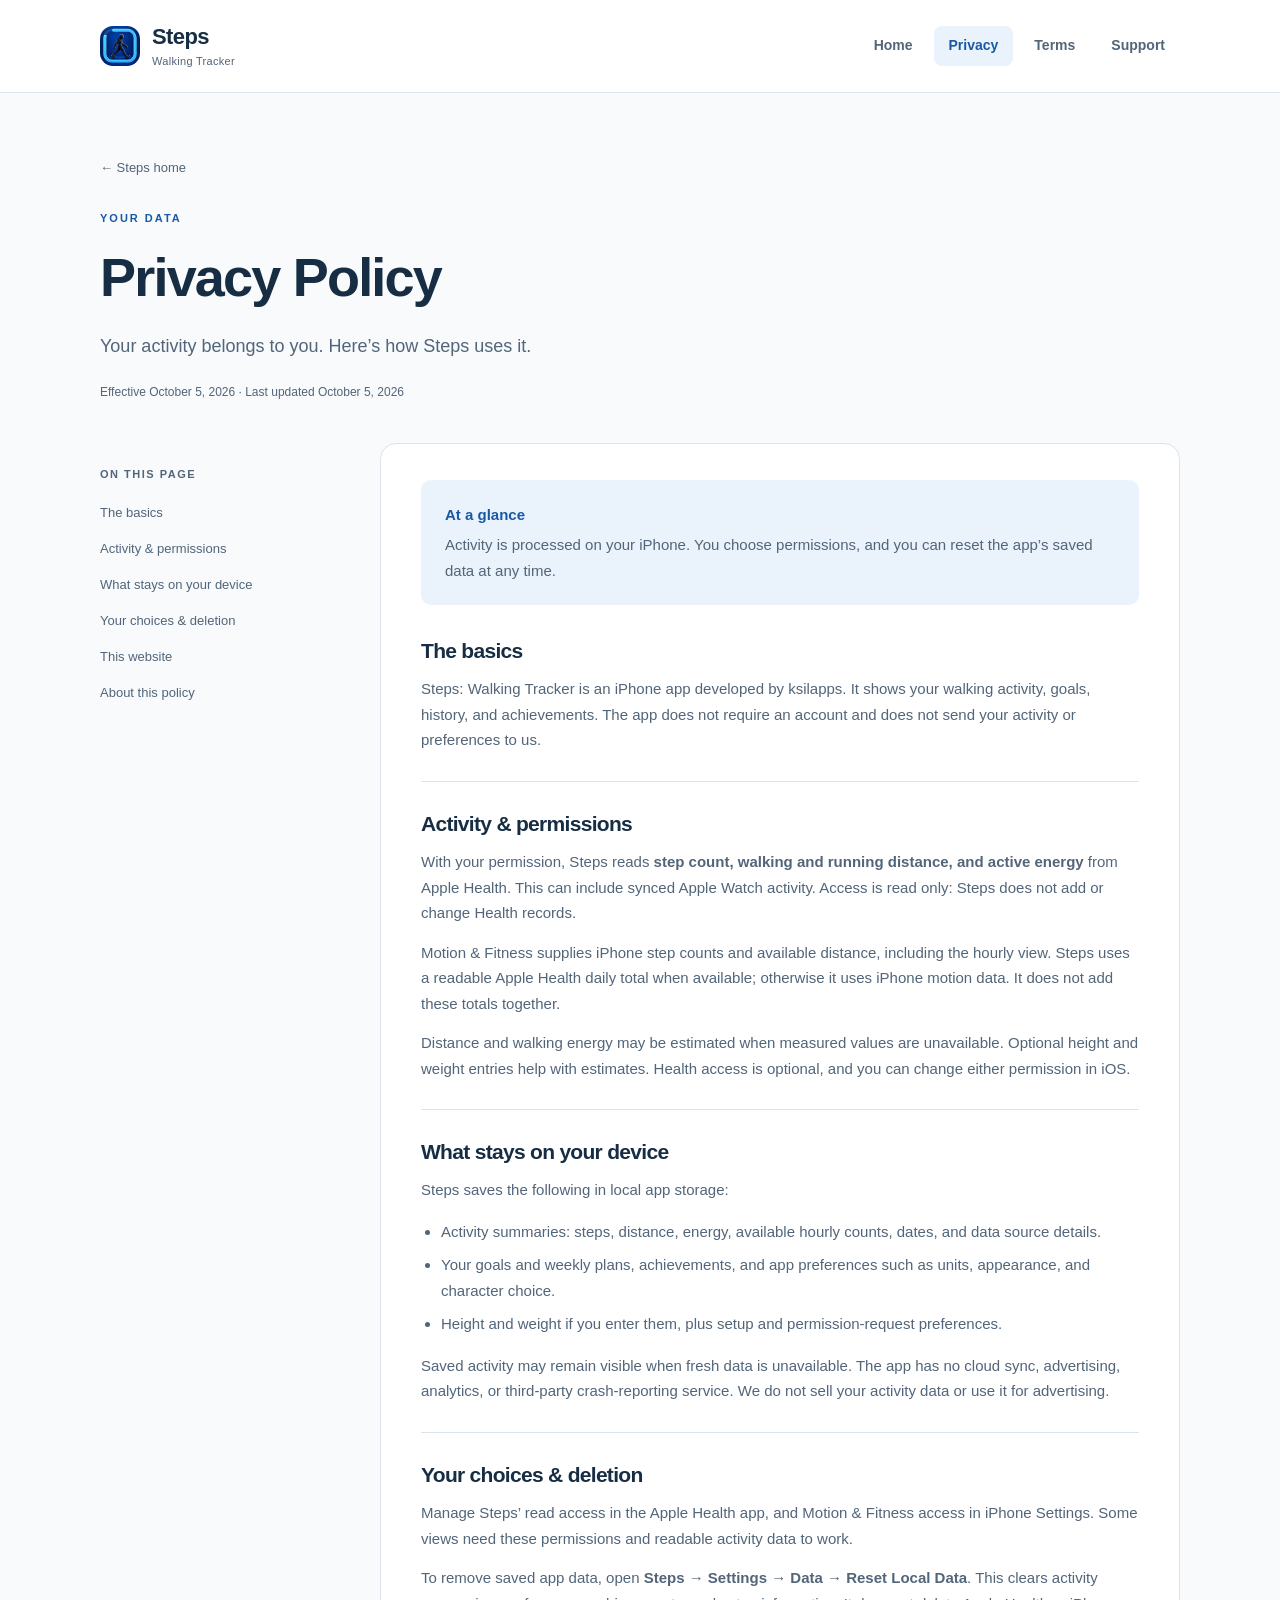
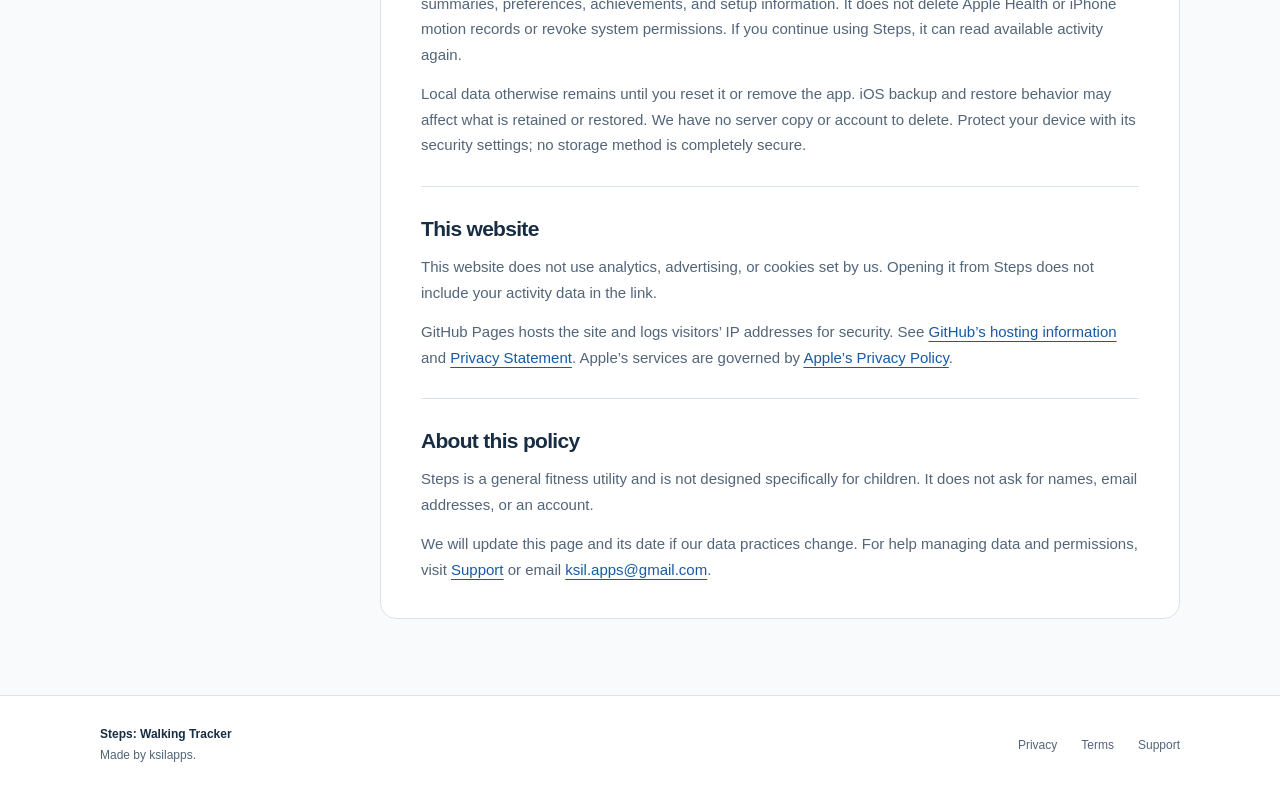
==== commit 46275fd1: "Add steps icon and update HTML files with contact information and icons" ====
--- a/privacy-policy.html
+++ b/privacy-policy.html
@@ -11,13 +11,15 @@
   <meta property="og:url" content="https://ksilapps.github.io/stepstracker-legal/privacy-policy.html">
   <title>Privacy Policy — Steps: Walking Tracker</title>
   <link rel="canonical" href="https://ksilapps.github.io/stepstracker-legal/privacy-policy.html">
+  <link rel="icon" type="image/png" href="steps-icon.png">
+  <link rel="apple-touch-icon" href="steps-icon.png">
   <link rel="stylesheet" href="styles.css">
 </head>
 <body>
   <a class="skip" href="#main">Skip to content</a>
   <header class="site-header">
     <div class="wrap header-inner">
-      <a class="brand" href="index.html" aria-label="Steps: Walking Tracker home"><span class="brand-mark"><svg viewBox="0 0 24 24" fill="none" stroke="currentColor" stroke-width="1.6" stroke-linecap="round" stroke-linejoin="round" aria-hidden="true"><path d="M8 14c-2 0-3 2-3 4s1 3 3 3 3-1 3-3-1-4-3-4Zm8-11c-2 0-3 2-3 4s1 3 3 3 3-1 3-3-1-4-3-4Z"/></svg></span><span>Steps<small>Walking Tracker</small></span></a>
+      <a class="brand" href="index.html" aria-label="Steps: Walking Tracker home"><img class="brand-mark" src="steps-icon.png" alt="" width="40" height="40"><span>Steps<small>Walking Tracker</small></span></a>
       <nav class="nav" aria-label="Main navigation">
         <a href="index.html">Home</a>
         <a href="privacy-policy.html" aria-current="page">Privacy</a>
@@ -42,7 +44,7 @@
         <section id="storage"><h2>What stays on your device</h2><p>Steps saves the following in local app storage:</p><ul><li>Activity summaries: steps, distance, energy, available hourly counts, dates, and data source details.</li><li>Your goals and weekly plans, achievements, and app preferences such as units, appearance, and character choice.</li><li>Height and weight if you enter them, plus setup and permission-request preferences.</li></ul><p>Saved activity may remain visible when fresh data is unavailable. The app has no cloud sync, advertising, analytics, or third-party crash-reporting service. We do not sell your activity data or use it for advertising.</p></section>
         <section id="control"><h2>Your choices & deletion</h2><p>Manage Steps’ read access in the Apple Health app, and Motion &amp; Fitness access in iPhone Settings. Some views need these permissions and readable activity data to work.</p><p>To remove saved app data, open <strong>Steps → Settings → Data → Reset Local Data</strong>. This clears activity summaries, preferences, achievements, and setup information. It does not delete Apple Health or iPhone motion records or revoke system permissions. If you continue using Steps, it can read available activity again.</p><p>Local data otherwise remains until you reset it or remove the app. iOS backup and restore behavior may affect what is retained or restored. We have no server copy or account to delete. Protect your device with its security settings; no storage method is completely secure.</p></section>
         <section id="website"><h2>This website</h2><p>This website does not use analytics, advertising, or cookies set by us. Opening it from Steps does not include your activity data in the link.</p><p>GitHub Pages hosts the site and logs visitors’ IP addresses for security. See <a href="https://docs.github.com/en/pages/getting-started-with-github-pages/what-is-github-pages#data-collection">GitHub’s hosting information</a> and <a href="https://docs.github.com/en/site-policy/privacy-policies/github-general-privacy-statement">Privacy Statement</a>. Apple’s services are governed by <a href="https://www.apple.com/legal/privacy/">Apple’s Privacy Policy</a>.</p></section>
-        <section id="about"><h2>About this policy</h2><p>Steps is a general fitness utility and is not designed specifically for children. It does not ask for names, email addresses, or an account.</p><p>We will update this page and its date if our data practices change. For help managing data and permissions, visit <a href="support.html">Support</a>.</p></section>
+        <section id="about"><h2>About this policy</h2><p>Steps is a general fitness utility and is not designed specifically for children. It does not ask for names, email addresses, or an account.</p><p>We will update this page and its date if our data practices change. For help managing data and permissions, visit <a href="support.html">Support</a> or email <a href="mailto:ksil.apps@gmail.com">ksil.apps@gmail.com</a>.</p></section>
       </article>
     </div>
   </main>
--- a/styles.css
+++ b/styles.css
@@ -95,16 +95,17 @@
 .brand-mark {
   width:40px;
   height:40px;
-  display:grid;
-  place-items:center;
-  background:var(--blue);
+  display:block;
   border-radius:13px;
-  color:white
-}
-
-.brand-mark svg {
-  width:24px;
-  height:24px
+  object-fit:cover
+}
+
+.hero-icon {
+  display:block;
+  width:min(100%,320px);
+  height:auto;
+  border-radius:28px;
+  margin:0 auto 28px
 }
 
 .nav {
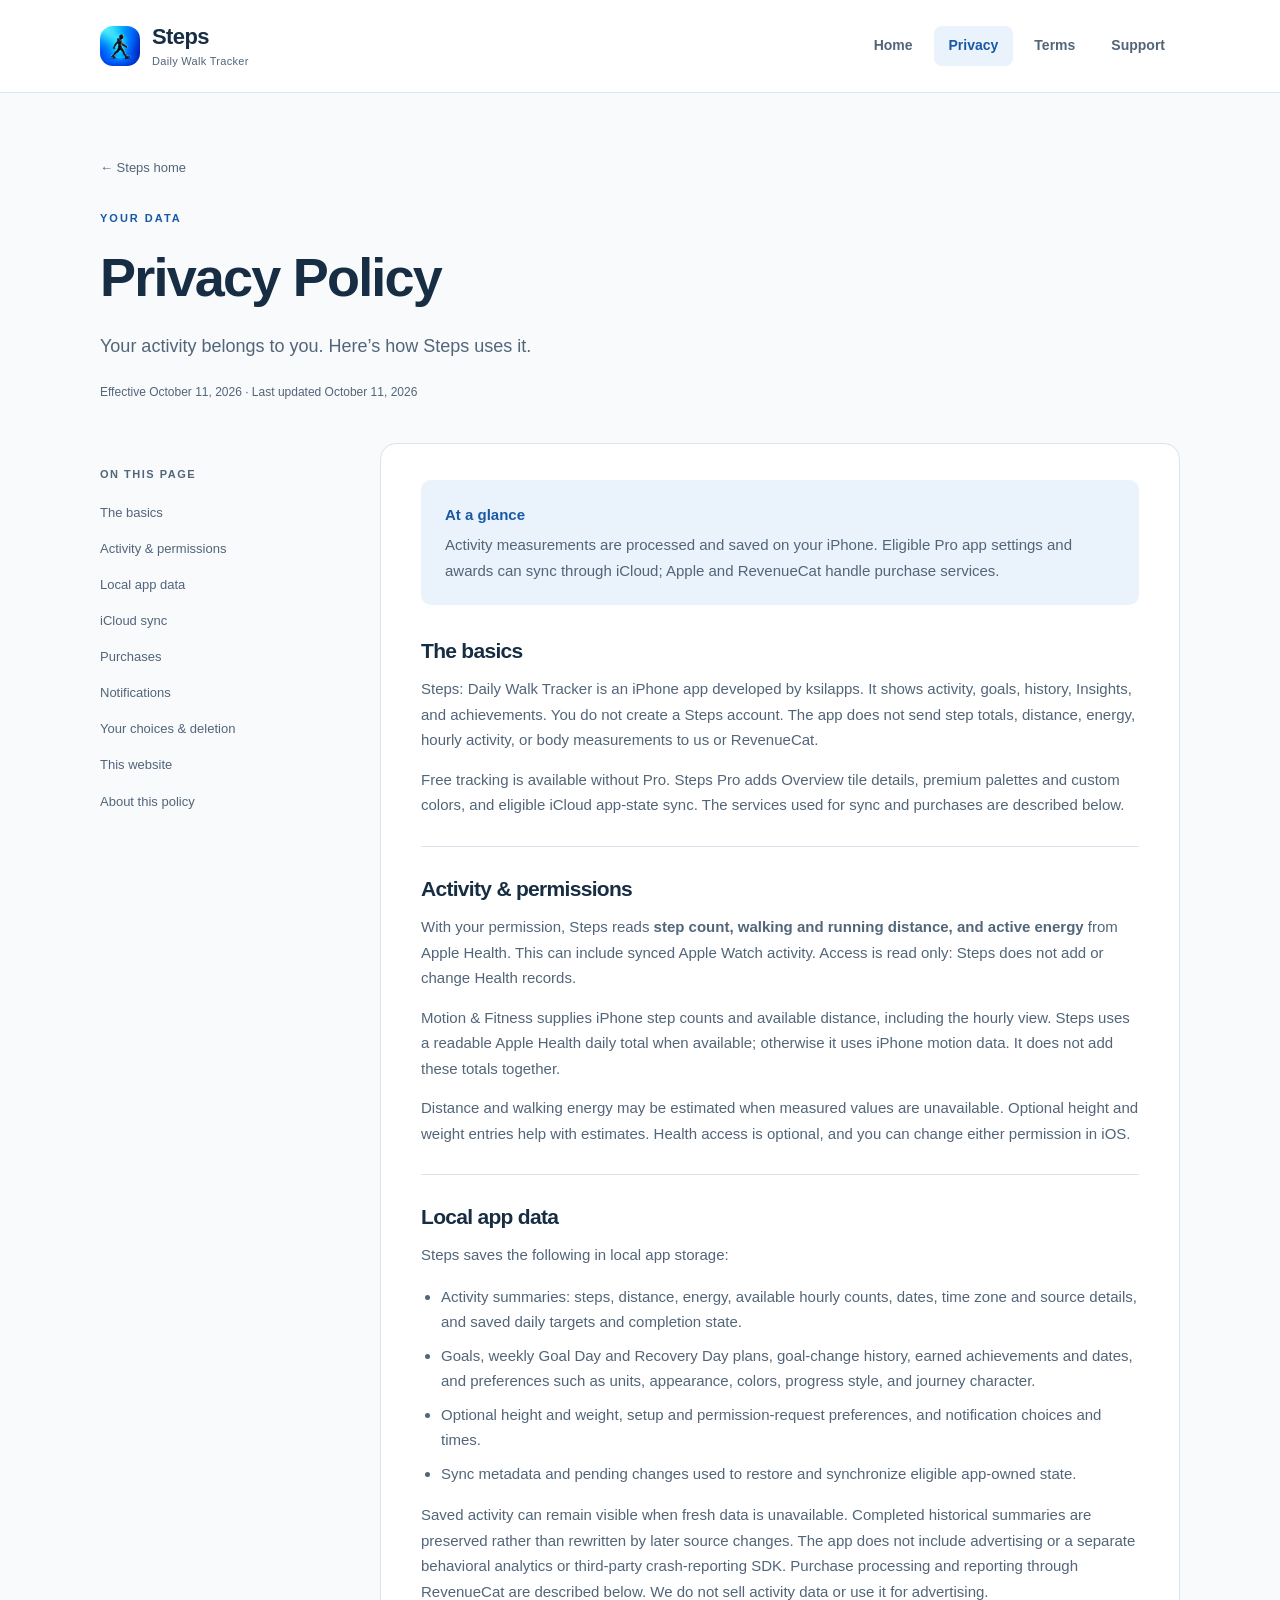
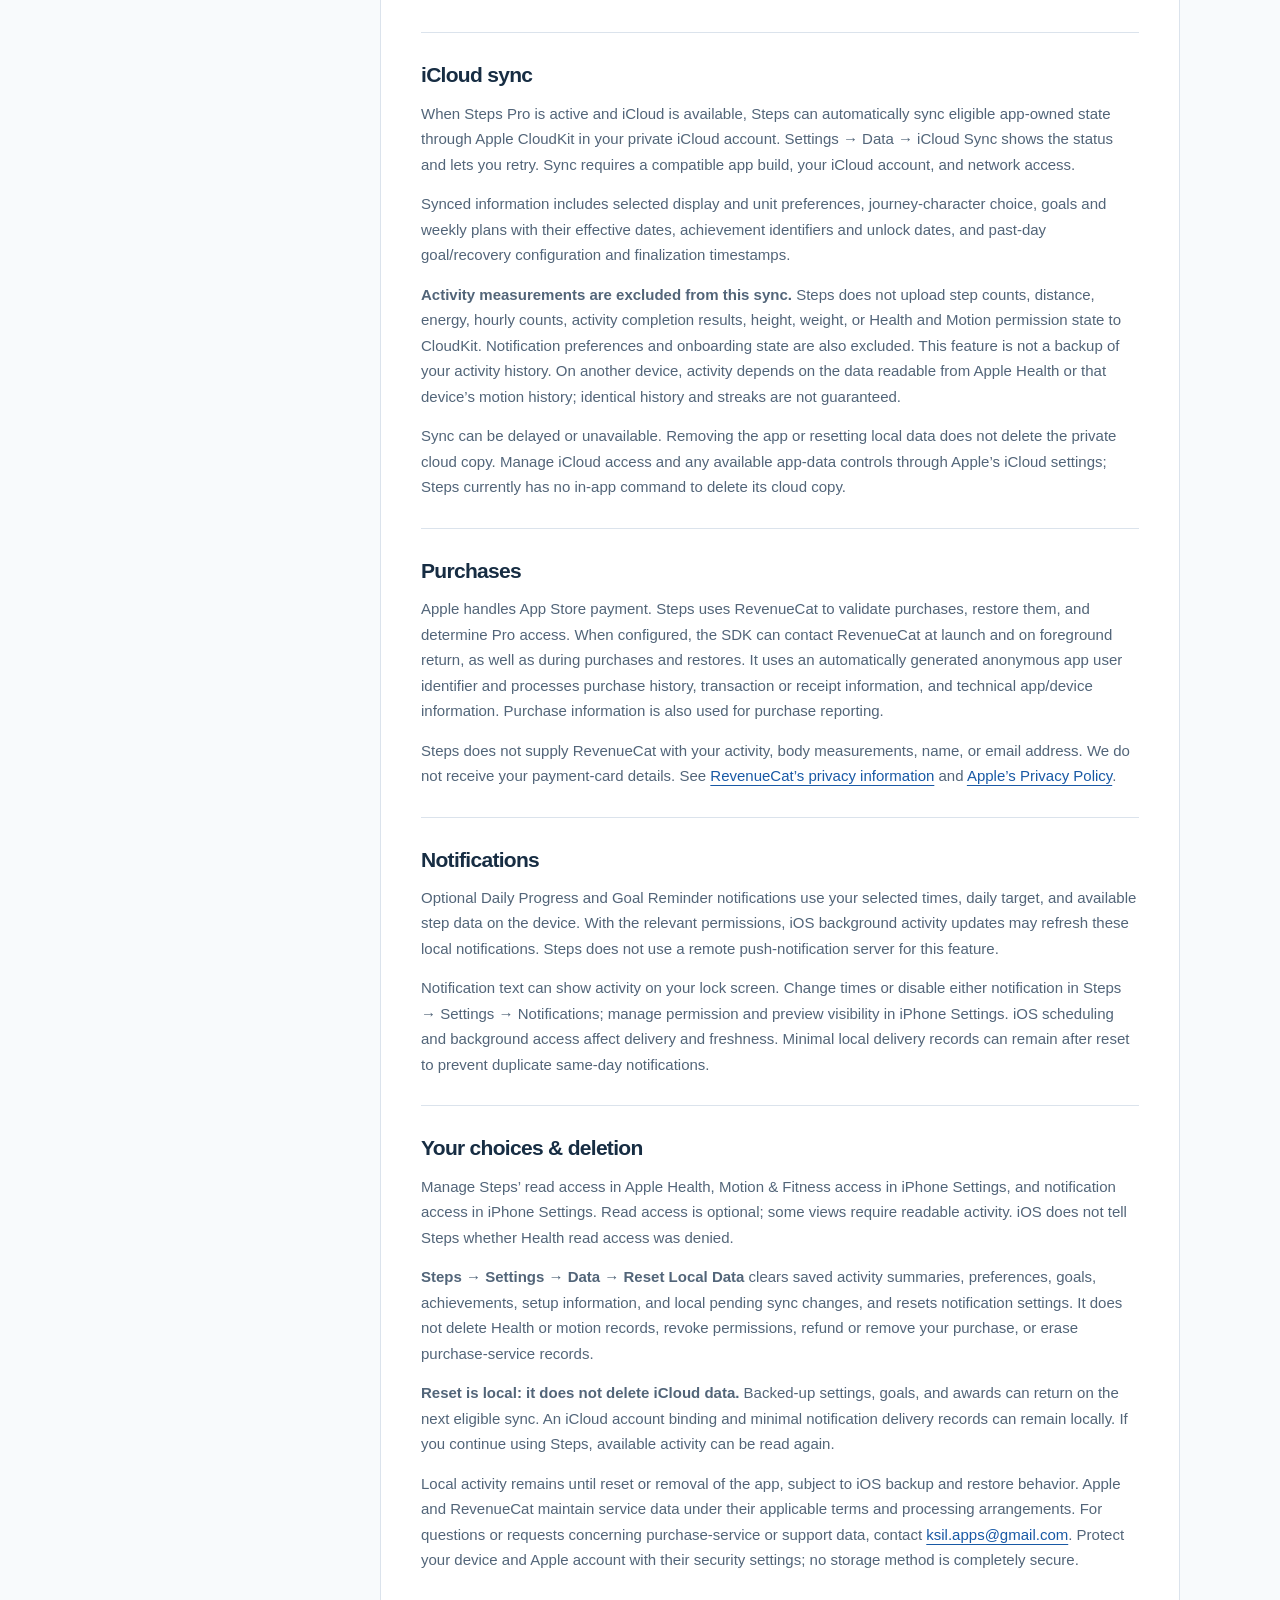
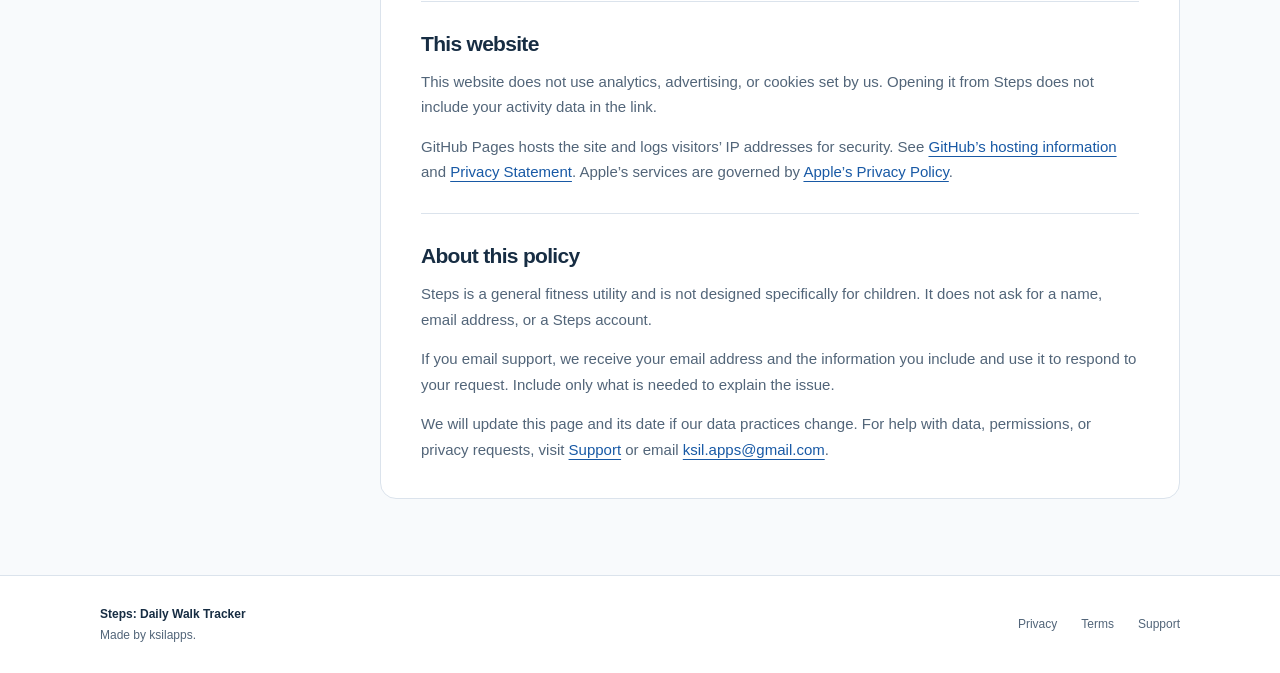
==== commit cefb8dd5: "Update project branding and content for Steps: Daily Walk Tracker, including changes to HTML metadat" ====
--- a/privacy-policy.html
+++ b/privacy-policy.html
@@ -4,12 +4,12 @@
   <meta charset="utf-8">
   <meta name="viewport" content="width=device-width, initial-scale=1">
   <meta name="theme-color" content="#f8fafc">
-  <meta name="description" content="What Steps reads, what it saves on your iPhone, and how to manage your data.">
+  <meta name="description" content="How Steps uses activity data, iCloud app-state sync, purchase services, and your data controls.">
   <meta property="og:type" content="website">
-  <meta property="og:title" content="Privacy Policy — Steps: Walking Tracker">
-  <meta property="og:description" content="What Steps reads, what it saves on your iPhone, and how to manage your data.">
+  <meta property="og:title" content="Privacy Policy — Steps: Daily Walk Tracker">
+  <meta property="og:description" content="How Steps uses activity data, iCloud app-state sync, purchase services, and your data controls.">
   <meta property="og:url" content="https://ksilapps.github.io/stepstracker-legal/privacy-policy.html">
-  <title>Privacy Policy — Steps: Walking Tracker</title>
+  <title>Privacy Policy — Steps: Daily Walk Tracker</title>
   <link rel="canonical" href="https://ksilapps.github.io/stepstracker-legal/privacy-policy.html">
   <link rel="icon" type="image/png" href="steps-icon.png">
   <link rel="apple-touch-icon" href="steps-icon.png">
@@ -19,7 +19,7 @@
   <a class="skip" href="#main">Skip to content</a>
   <header class="site-header">
     <div class="wrap header-inner">
-      <a class="brand" href="index.html" aria-label="Steps: Walking Tracker home"><img class="brand-mark" src="steps-icon.png" alt="" width="40" height="40"><span>Steps<small>Walking Tracker</small></span></a>
+      <a class="brand" href="index.html" aria-label="Steps: Daily Walk Tracker home"><img class="brand-mark" src="steps-icon.png" alt="" width="40" height="40"><span>Steps<small>Daily Walk Tracker</small></span></a>
       <nav class="nav" aria-label="Main navigation">
         <a href="index.html">Home</a>
         <a href="privacy-policy.html" aria-current="page">Privacy</a>
@@ -34,23 +34,26 @@
       <p class="eyebrow">Your data</p>
       <h1>Privacy Policy</h1>
       <p class="lead">Your activity belongs to you. Here’s how Steps uses it.</p>
-      <p class="meta">Effective October 5, 2026 · Last updated October 5, 2026</p>
+      <p class="meta">Effective October 11, 2026 · Last updated October 11, 2026</p>
     </div>    <div class="document">
-      <nav class="toc" aria-label="On this page"><h2>On this page</h2><a href="#overview">The basics</a><a href="#health">Activity & permissions</a><a href="#storage">What stays on your device</a><a href="#control">Your choices & deletion</a><a href="#website">This website</a><a href="#about">About this policy</a></nav>
+      <nav class="toc" aria-label="On this page"><h2>On this page</h2><a href="#overview">The basics</a><a href="#health">Activity & permissions</a><a href="#storage">Local app data</a><a href="#cloud">iCloud sync</a><a href="#purchases">Purchases</a><a href="#notifications">Notifications</a><a href="#control">Your choices & deletion</a><a href="#website">This website</a><a href="#about">About this policy</a></nav>
       <article class="article">
-        <div class="summary-box"><p><strong>At a glance</strong>Activity is processed on your iPhone. You choose permissions, and you can reset the app’s saved data at any time.</p></div>
-        <section id="overview"><h2>The basics</h2><p>Steps: Walking Tracker is an iPhone app developed by ksilapps. It shows your walking activity, goals, history, and achievements. The app does not require an account and does not send your activity or preferences to us.</p></section>
+        <div class="summary-box"><p><strong>At a glance</strong>Activity measurements are processed and saved on your iPhone. Eligible Pro app settings and awards can sync through iCloud; Apple and RevenueCat handle purchase services.</p></div>
+        <section id="overview"><h2>The basics</h2><p>Steps: Daily Walk Tracker is an iPhone app developed by ksilapps. It shows activity, goals, history, Insights, and achievements. You do not create a Steps account. The app does not send step totals, distance, energy, hourly activity, or body measurements to us or RevenueCat.</p><p>Free tracking is available without Pro. Steps Pro adds Overview tile details, premium palettes and custom colors, and eligible iCloud app-state sync. The services used for sync and purchases are described below.</p></section>
         <section id="health"><h2>Activity & permissions</h2><p>With your permission, Steps reads <strong>step count, walking and running distance, and active energy</strong> from Apple Health. This can include synced Apple Watch activity. Access is read only: Steps does not add or change Health records.</p><p>Motion &amp; Fitness supplies iPhone step counts and available distance, including the hourly view. Steps uses a readable Apple Health daily total when available; otherwise it uses iPhone motion data. It does not add these totals together.</p><p>Distance and walking energy may be estimated when measured values are unavailable. Optional height and weight entries help with estimates. Health access is optional, and you can change either permission in iOS.</p></section>
-        <section id="storage"><h2>What stays on your device</h2><p>Steps saves the following in local app storage:</p><ul><li>Activity summaries: steps, distance, energy, available hourly counts, dates, and data source details.</li><li>Your goals and weekly plans, achievements, and app preferences such as units, appearance, and character choice.</li><li>Height and weight if you enter them, plus setup and permission-request preferences.</li></ul><p>Saved activity may remain visible when fresh data is unavailable. The app has no cloud sync, advertising, analytics, or third-party crash-reporting service. We do not sell your activity data or use it for advertising.</p></section>
-        <section id="control"><h2>Your choices & deletion</h2><p>Manage Steps’ read access in the Apple Health app, and Motion &amp; Fitness access in iPhone Settings. Some views need these permissions and readable activity data to work.</p><p>To remove saved app data, open <strong>Steps → Settings → Data → Reset Local Data</strong>. This clears activity summaries, preferences, achievements, and setup information. It does not delete Apple Health or iPhone motion records or revoke system permissions. If you continue using Steps, it can read available activity again.</p><p>Local data otherwise remains until you reset it or remove the app. iOS backup and restore behavior may affect what is retained or restored. We have no server copy or account to delete. Protect your device with its security settings; no storage method is completely secure.</p></section>
+        <section id="storage"><h2>Local app data</h2><p>Steps saves the following in local app storage:</p><ul><li>Activity summaries: steps, distance, energy, available hourly counts, dates, time zone and source details, and saved daily targets and completion state.</li><li>Goals, weekly Goal Day and Recovery Day plans, goal-change history, earned achievements and dates, and preferences such as units, appearance, colors, progress style, and journey character.</li><li>Optional height and weight, setup and permission-request preferences, and notification choices and times.</li><li>Sync metadata and pending changes used to restore and synchronize eligible app-owned state.</li></ul><p>Saved activity can remain visible when fresh data is unavailable. Completed historical summaries are preserved rather than rewritten by later source changes. The app does not include advertising or a separate behavioral analytics or third-party crash-reporting SDK. Purchase processing and reporting through RevenueCat are described below. We do not sell activity data or use it for advertising.</p></section>
+        <section id="cloud"><h2>iCloud sync</h2><p>When Steps Pro is active and iCloud is available, Steps can automatically sync eligible app-owned state through Apple CloudKit in your private iCloud account. Settings → Data → iCloud Sync shows the status and lets you retry. Sync requires a compatible app build, your iCloud account, and network access.</p><p>Synced information includes selected display and unit preferences, journey-character choice, goals and weekly plans with their effective dates, achievement identifiers and unlock dates, and past-day goal/recovery configuration and finalization timestamps.</p><p><strong>Activity measurements are excluded from this sync.</strong> Steps does not upload step counts, distance, energy, hourly counts, activity completion results, height, weight, or Health and Motion permission state to CloudKit. Notification preferences and onboarding state are also excluded. This feature is not a backup of your activity history. On another device, activity depends on the data readable from Apple Health or that device’s motion history; identical history and streaks are not guaranteed.</p><p>Sync can be delayed or unavailable. Removing the app or resetting local data does not delete the private cloud copy. Manage iCloud access and any available app-data controls through Apple’s iCloud settings; Steps currently has no in-app command to delete its cloud copy.</p></section>
+        <section id="purchases"><h2>Purchases</h2><p>Apple handles App Store payment. Steps uses RevenueCat to validate purchases, restore them, and determine Pro access. When configured, the SDK can contact RevenueCat at launch and on foreground return, as well as during purchases and restores. It uses an automatically generated anonymous app user identifier and processes purchase history, transaction or receipt information, and technical app/device information. Purchase information is also used for purchase reporting.</p><p>Steps does not supply RevenueCat with your activity, body measurements, name, or email address. We do not receive your payment-card details. See <a href="https://www.revenuecat.com/privacy">RevenueCat’s privacy information</a> and <a href="https://www.apple.com/legal/privacy/">Apple’s Privacy Policy</a>.</p></section>
+        <section id="notifications"><h2>Notifications</h2><p>Optional Daily Progress and Goal Reminder notifications use your selected times, daily target, and available step data on the device. With the relevant permissions, iOS background activity updates may refresh these local notifications. Steps does not use a remote push-notification server for this feature.</p><p>Notification text can show activity on your lock screen. Change times or disable either notification in Steps → Settings → Notifications; manage permission and preview visibility in iPhone Settings. iOS scheduling and background access affect delivery and freshness. Minimal local delivery records can remain after reset to prevent duplicate same-day notifications.</p></section>
+        <section id="control"><h2>Your choices &amp; deletion</h2><p>Manage Steps’ read access in Apple Health, Motion &amp; Fitness access in iPhone Settings, and notification access in iPhone Settings. Read access is optional; some views require readable activity. iOS does not tell Steps whether Health read access was denied.</p><p><strong>Steps → Settings → Data → Reset Local Data</strong> clears saved activity summaries, preferences, goals, achievements, setup information, and local pending sync changes, and resets notification settings. It does not delete Health or motion records, revoke permissions, refund or remove your purchase, or erase purchase-service records.</p><p><strong>Reset is local: it does not delete iCloud data.</strong> Backed-up settings, goals, and awards can return on the next eligible sync. An iCloud account binding and minimal notification delivery records can remain locally. If you continue using Steps, available activity can be read again.</p><p>Local activity remains until reset or removal of the app, subject to iOS backup and restore behavior. Apple and RevenueCat maintain service data under their applicable terms and processing arrangements. For questions or requests concerning purchase-service or support data, contact <a href="mailto:ksil.apps@gmail.com">ksil.apps@gmail.com</a>. Protect your device and Apple account with their security settings; no storage method is completely secure.</p></section>
         <section id="website"><h2>This website</h2><p>This website does not use analytics, advertising, or cookies set by us. Opening it from Steps does not include your activity data in the link.</p><p>GitHub Pages hosts the site and logs visitors’ IP addresses for security. See <a href="https://docs.github.com/en/pages/getting-started-with-github-pages/what-is-github-pages#data-collection">GitHub’s hosting information</a> and <a href="https://docs.github.com/en/site-policy/privacy-policies/github-general-privacy-statement">Privacy Statement</a>. Apple’s services are governed by <a href="https://www.apple.com/legal/privacy/">Apple’s Privacy Policy</a>.</p></section>
-        <section id="about"><h2>About this policy</h2><p>Steps is a general fitness utility and is not designed specifically for children. It does not ask for names, email addresses, or an account.</p><p>We will update this page and its date if our data practices change. For help managing data and permissions, visit <a href="support.html">Support</a> or email <a href="mailto:ksil.apps@gmail.com">ksil.apps@gmail.com</a>.</p></section>
+        <section id="about"><h2>About this policy</h2><p>Steps is a general fitness utility and is not designed specifically for children. It does not ask for a name, email address, or a Steps account.</p><p>If you email support, we receive your email address and the information you include and use it to respond to your request. Include only what is needed to explain the issue.</p><p>We will update this page and its date if our data practices change. For help with data, permissions, or privacy requests, visit <a href="support.html">Support</a> or email <a href="mailto:ksil.apps@gmail.com">ksil.apps@gmail.com</a>.</p></section>
       </article>
     </div>
   </main>
   <footer class="site-footer">
     <div class="wrap footer-inner">
-      <p><strong>Steps: Walking Tracker</strong><br>Made by ksilapps.</p>
+      <p><strong>Steps: Daily Walk Tracker</strong><br>Made by ksilapps.</p>
       <nav class="footer-links" aria-label="Footer navigation"><a href="privacy-policy.html">Privacy</a><a href="terms-of-use.html">Terms</a><a href="support.html">Support</a></nav>
     </div>
   </footer>
